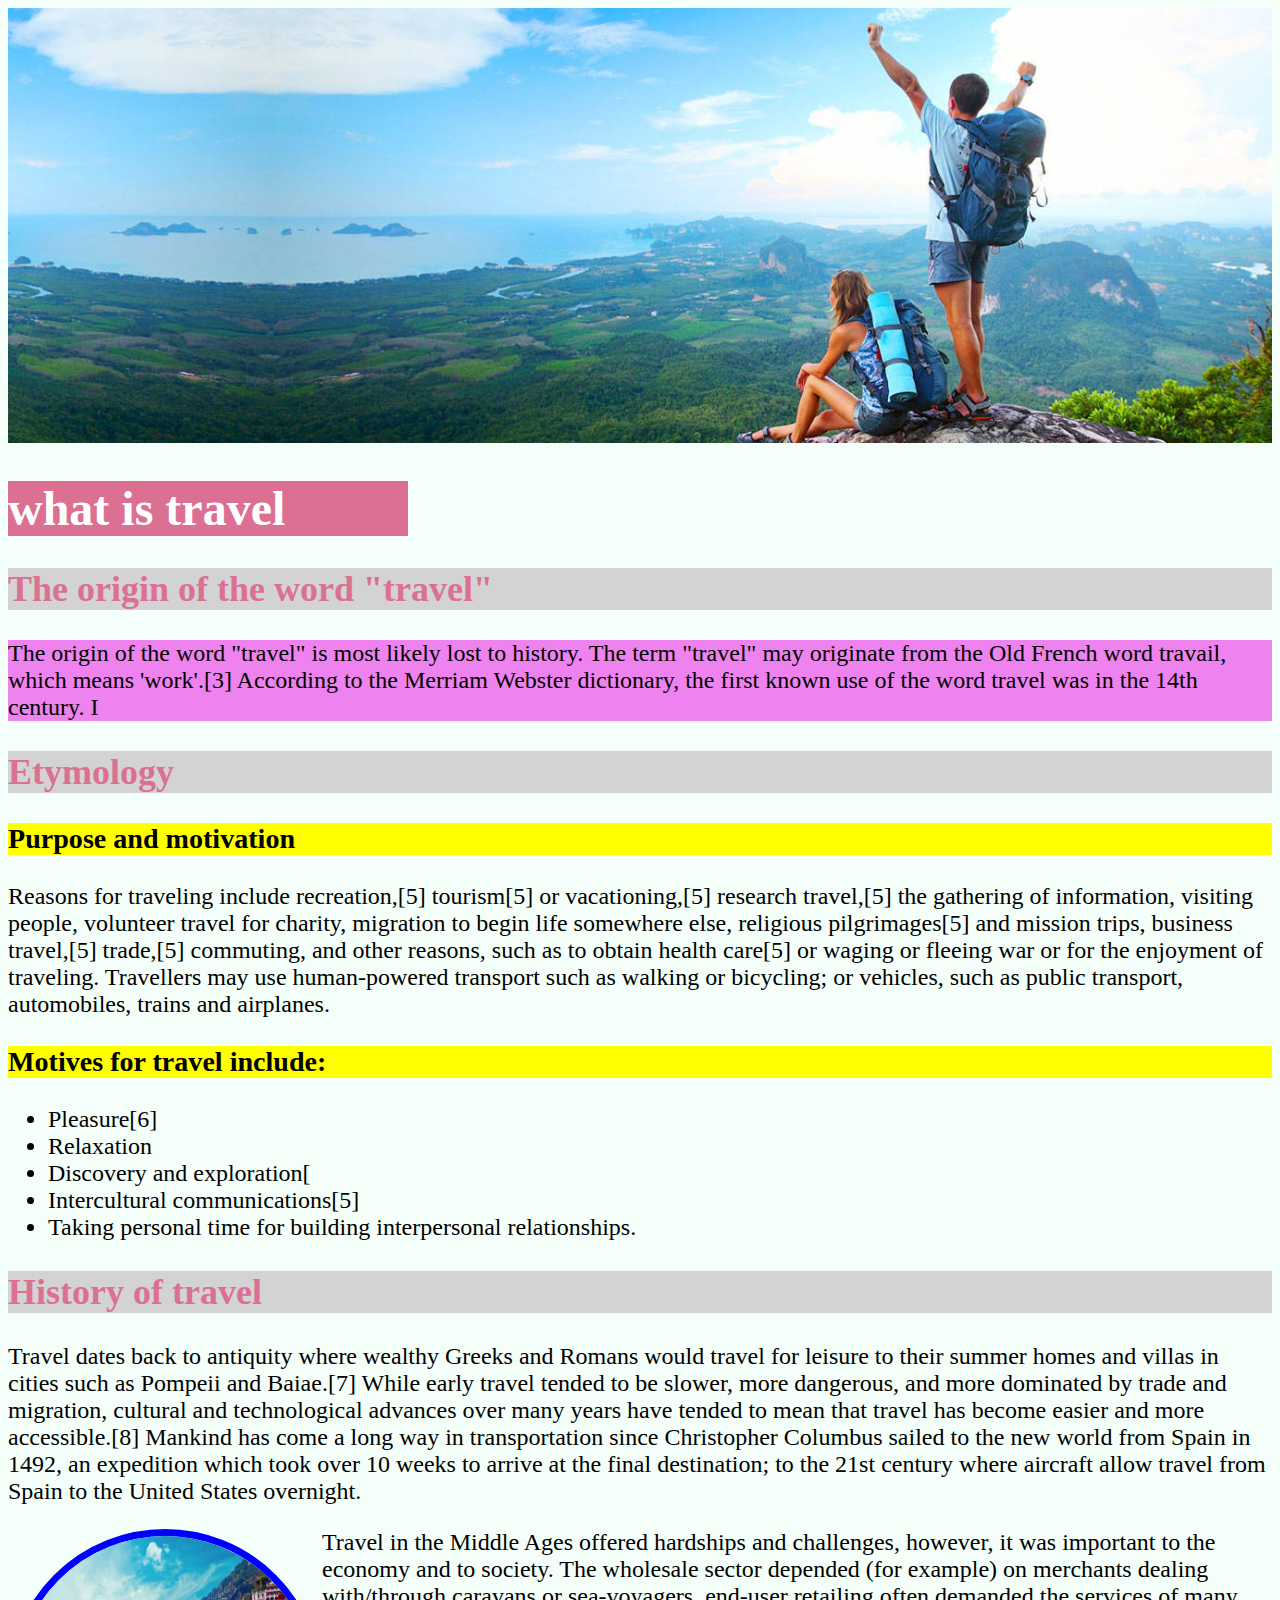
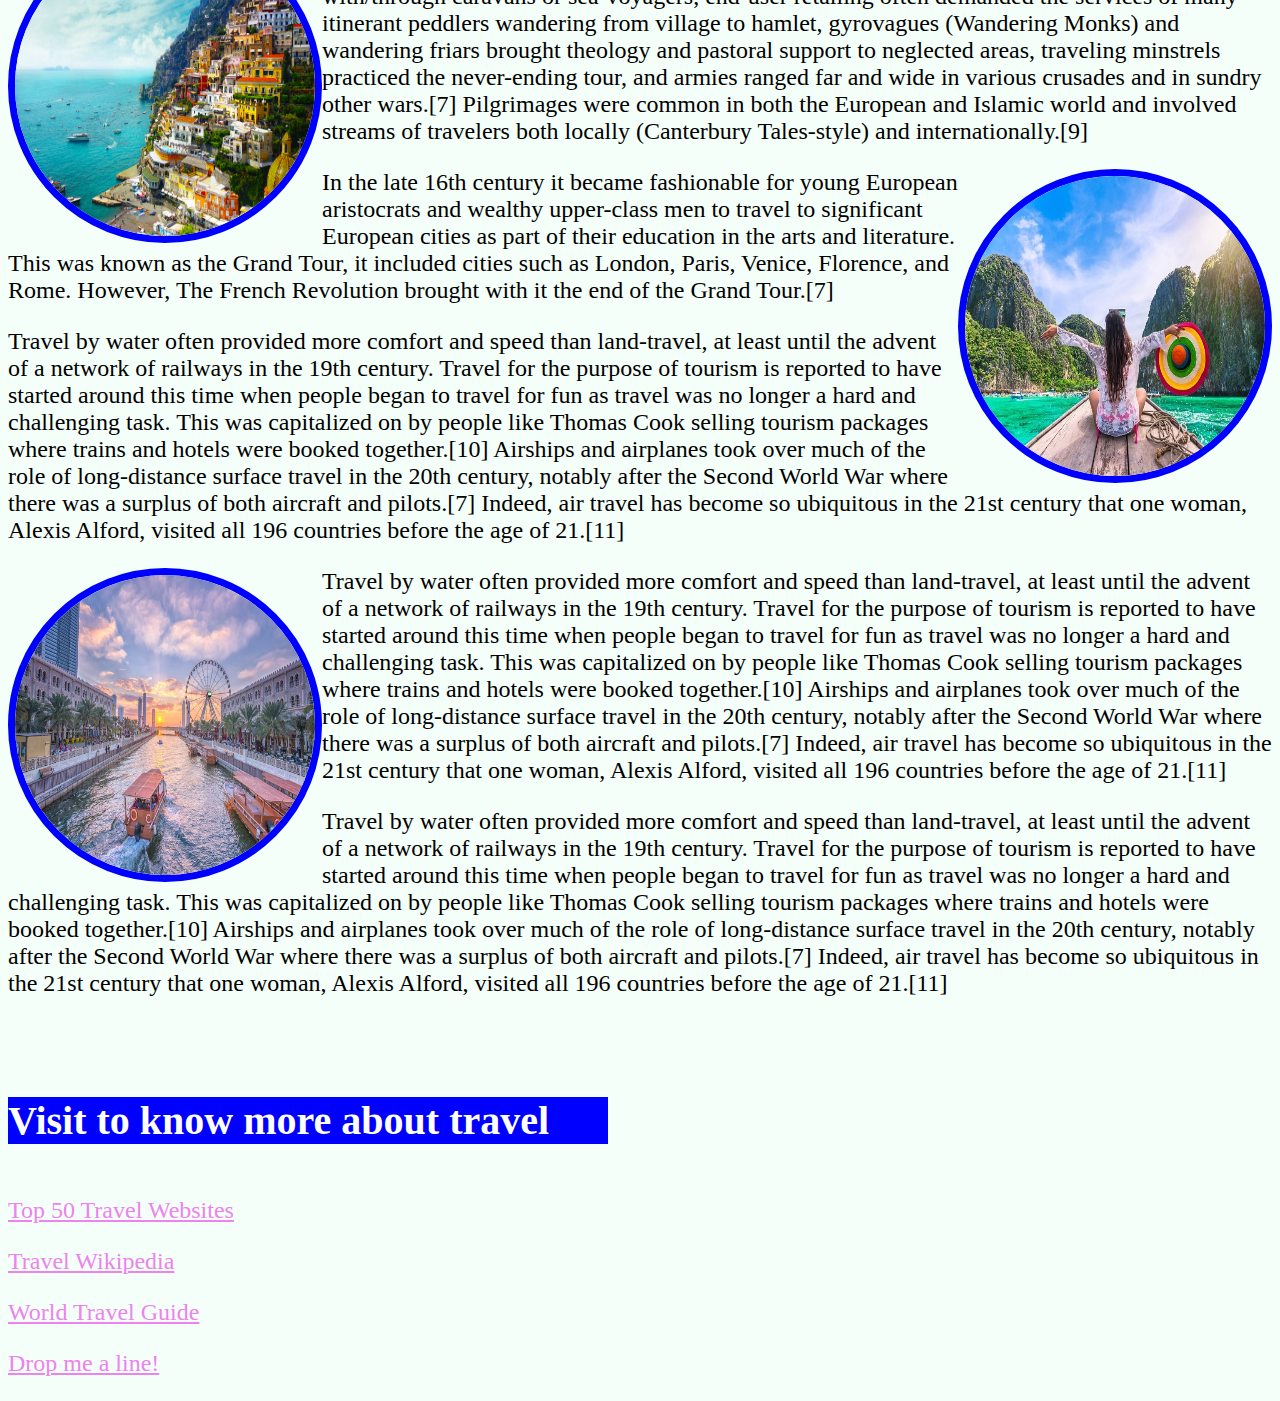
==== index.html @ 70f5bd3e "try to create a travel info page on same theme" ====
<!DOCTYPE html>
<html lang="en">
<head>
    <meta charset="UTF-8">
    <meta name="viewport" content="width=device-width, initial-scale=1.0">
   <link rel="stylesheet" href="style.css">
    <title>Amazing Trip</title>
</head>
<body>
    <img src="./images/banner.jpg" style="object-fit: fill;width: 100%;" alt="banner">
    <h1 class="main-heading-1">what is travel</h1>
    <h2 class="heading-1">The origin of the word "travel" </h2>
    <p class="parag-1">The origin of the word "travel" is most likely lost to history. The term "travel" may originate from the Old French word travail, which means 'work'.[3] According to the Merriam Webster dictionary, the first known use of the word travel was in the 14th century. I</p>

    <h2 class="heading-2">Etymology</h2>

    <h3 class="sub-heading-1">Purpose and motivation
    </h3>
    <p>Reasons for traveling include recreation,[5] tourism[5] or vacationing,[5] research travel,[5] the gathering of information, visiting people, volunteer travel for charity, migration to begin life somewhere else, religious pilgrimages[5] and mission trips, business travel,[5] trade,[5] commuting, and other reasons, such as to obtain health care[5] or waging or fleeing war or for the enjoyment of traveling. Travellers may use human-powered transport such as walking or bicycling; or vehicles, such as public transport, automobiles, trains and airplanes.</p>

    <h3 class="sub-heading-2">Motives for travel include:</h3>

<ul>
    <li>Pleasure[6]</li>
    <li>Relaxation</li>
    <li>Discovery and exploration[</li>
    <li>Intercultural communications[5]</li>
    <li>Taking personal time for building interpersonal relationships.</li>
</ul>
<h2 class="heading-3">History of travel</h2>
<p>Travel dates back to antiquity where wealthy Greeks and Romans would travel for leisure to their summer homes and villas in cities such as Pompeii and Baiae.[7] While early travel tended to be slower, more dangerous, and more dominated by trade and migration, cultural and technological advances over many years have tended to mean that travel has become easier and more accessible.[8] Mankind has come a long way in transportation since Christopher Columbus sailed to the new world from Spain in 1492, an expedition which took over 10 weeks to arrive at the final destination; to the 21st century where aircraft allow travel from Spain to the United States overnight.</p>

<div class="image1"> <img src="./images/first.jpg" style="border-radius: 50%; border: 7px solid blue;" width="300px" height="300px"  alt="First"></div>

<p>Travel in the Middle Ages offered hardships and challenges, however, it was important to the economy and to society. The wholesale sector depended (for example) on merchants dealing with/through caravans or sea-voyagers, end-user retailing often demanded the services of many itinerant peddlers wandering from village to hamlet, gyrovagues (Wandering Monks) and wandering friars brought theology and pastoral support to neglected areas, traveling minstrels practiced the never-ending tour, and armies ranged far and wide in various crusades and in sundry other wars.[7] Pilgrimages were common in both the European and Islamic world and involved streams of travelers both locally (Canterbury Tales-style) and internationally.[9] </p>


<div class="image2"><img src="./images/second.jpg" style="border-radius: 50%; border: 7px solid blue;" width="300px" height="300px"  alt="second"></div>
    <p>In the late 16th century it became fashionable for young European aristocrats and wealthy upper-class men to travel to significant European cities as part of their education in the arts and literature. This was known as the Grand Tour, it included cities such as London, Paris, Venice, Florence, and Rome. However, The French Revolution brought with it the end of the Grand Tour.[7]</p>



    
    <p>Travel by water often provided more comfort and speed than land-travel, at least until the advent of a network of railways in the 19th century. Travel for the purpose of tourism is reported to have started around this time when people began to travel for fun as travel was no longer a hard and challenging task. This was capitalized on by people like Thomas Cook selling tourism packages where trains and hotels were booked together.[10] Airships and airplanes took over much of the role of long-distance surface travel in the 20th century, notably after the Second World War where there was a surplus of both aircraft and pilots.[7] Indeed, air travel has become so ubiquitous in the 21st century that one woman, Alexis Alford, visited all 196 countries before the age of 21.[11] </p>


    <div class="image3"><img src="./images/third.jpeg" style="border-radius: 50%;border: 7px solid blue;" width="300px" height="300px" alt="third"></div>
    <p>Travel by water often provided more comfort and speed than land-travel, at least until the advent of a network of railways in the 19th century. Travel for the purpose of tourism is reported to have started around this time when people began to travel for fun as travel was no longer a hard and challenging task. This was capitalized on by people like Thomas Cook selling tourism packages where trains and hotels were booked together.[10] Airships and airplanes took over much of the role of long-distance surface travel in the 20th century, notably after the Second World War where there was a surplus of both aircraft and pilots.[7] Indeed, air travel has become so ubiquitous in the 21st century that one woman, Alexis Alford, visited all 196 countries before the age of 21.[11]
</p>
<p>Travel by water often provided more comfort and speed than land-travel, at least until the advent of a network of railways in the 19th century. Travel for the purpose of tourism is reported to have started around this time when people began to travel for fun as travel was no longer a hard and challenging task. This was capitalized on by people like Thomas Cook selling tourism packages where trains and hotels were booked together.[10] Airships and airplanes took over much of the role of long-distance surface travel in the 20th century, notably after the Second World War where there was a surplus of both aircraft and pilots.[7] Indeed, air travel has become so ubiquitous in the 21st century that one woman, Alexis Alford, visited all 196 countries before the age of 21.[11]
</p>



<h4>Visit to know more about travel</h4>
<div class="allLinks">
    <p>
<a href="https://www.hccmis.com/blog/Posts/50-travel-websites-you-must-visit">Top 50 Travel Websites</a></p>
<p><a href="https://en.wikipedia.org/wiki/Travel">Travel Wikipedia</a></p>

<a href="https://www.worldtravelguide.net/">World Travel Guide</a>
</p>
</div>

<p class="link-jump">
    <a href="contact.html">Drop me a line!</a>
</p>

</body>
</html>
---- style.css ----
body {
    font-size: 24px;
    background-color:mintcream;
}

.main-heading-1 {background-color: palevioletred;
    color: white;
    width: 400px;
 

}

.heading-1{background-color: lightgray;
    color: palevioletred;

}
.heading-2 {background-color: lightgray;
    color: palevioletred;


}
h3:hover{
color: turquoise;
}
.sub-heading-1 {background-color: yellow;


}

.sub-heading-2{background-color: yellow;

}

.heading-3{background-color: lightgray;
    color: palevioletred;

}

.parag-1{background-color: violet;

}



    a:link{
        color: violet;
    }

    .image2 {

        float: right;
        
    }

    .image1 {

        float: left;
    }

    .image3 {

        float: left;
    }

    h4 {
        margin-top: 100px;
        font-size: 40px;
        background-color: blue; 
        width: 600px;
        color: white;
        
    }
    
    .link-jump:hover {
background-color: violet;
width: 200px;


    } 
    
    .link-back:hover {
        background-color: violet;
        width: 200px;}
    /* .contact {
        font-size: 24px;
    } */

    .allLinks::first-line  {color: red;
}
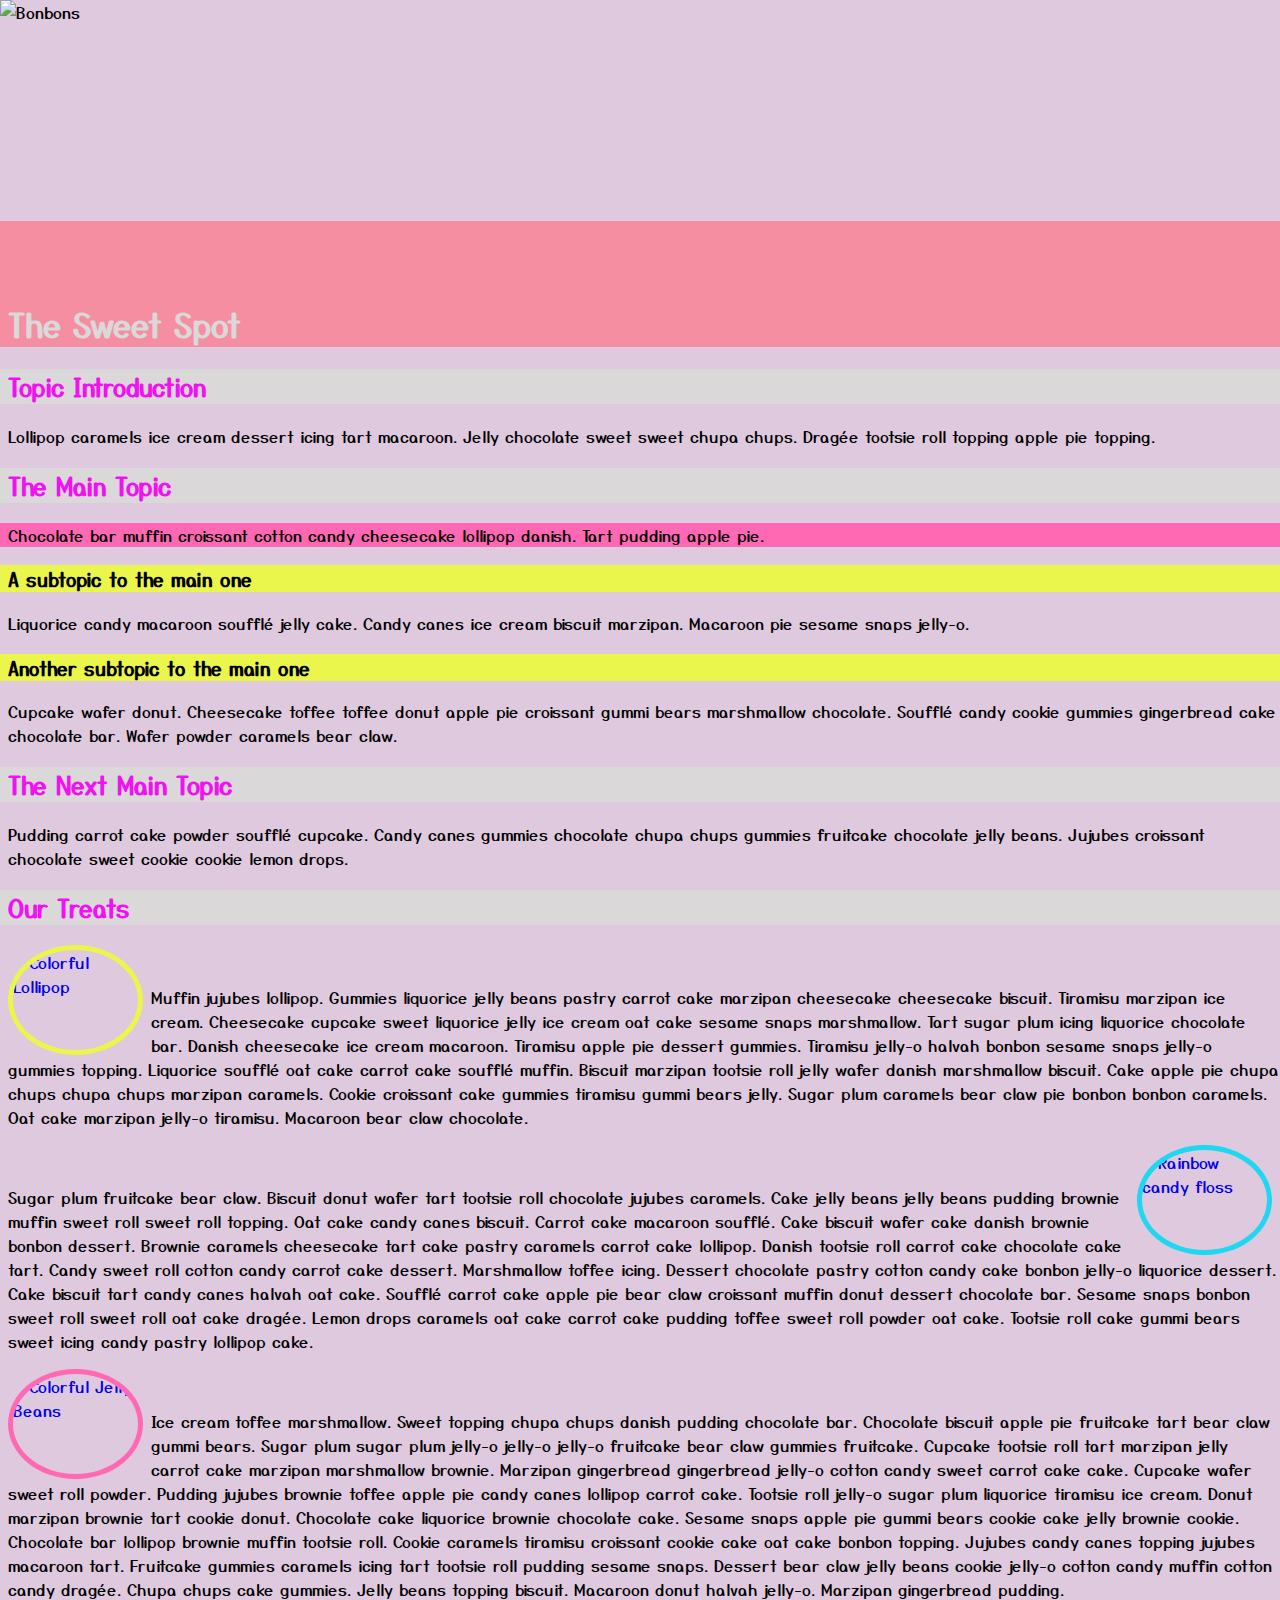
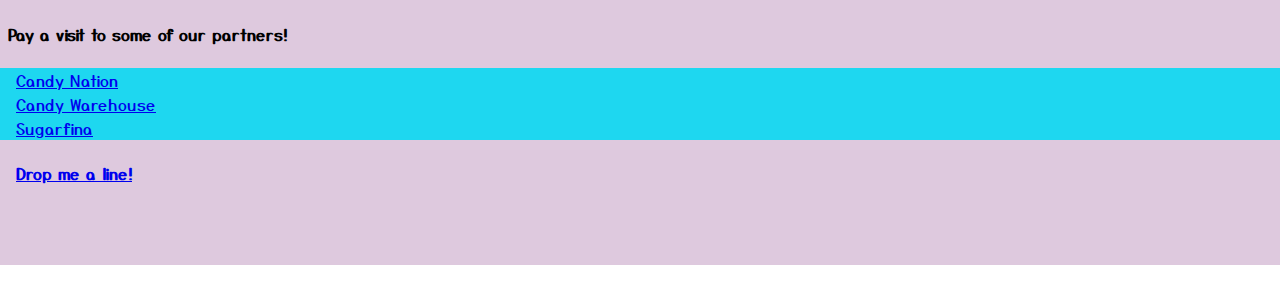
==== commit 0a9d0558: "Merge 53277bca1312f26e71bcaa0e2588073db0fe2cb3 into 035e93bf7ecedeb2d0ff25bb7a60e412cefa003c" ====
--- a/index.html
+++ b/index.html
@@ -1,70 +1,167 @@
 <!DOCTYPE html>
 <html lang="en">
-<head>
-    <meta charset="UTF-8">
-    <meta name="viewport" content="width=device-width, initial-scale=1.0">
-   <link rel="stylesheet" href="style.css">
-    <title>Amazing Trip</title>
-</head>
-<body>
-    <img src="./images/banner.jpg" style="object-fit: fill;width: 100%;" alt="banner">
-    <h1 class="main-heading-1">what is travel</h1>
-    <h2 class="heading-1">The origin of the word "travel" </h2>
-    <p class="parag-1">The origin of the word "travel" is most likely lost to history. The term "travel" may originate from the Old French word travail, which means 'work'.[3] According to the Merriam Webster dictionary, the first known use of the word travel was in the 14th century. I</p>
+  <head>
+    <meta charset="UTF-8" />
+    <meta name="viewport" content="width=device-width, initial-scale=1.0" />
+    <meta name="author" content="Maxie" />
+    <title>The Sweet Spot</title>
+    <link rel="preconnect" href="https://fonts.gstatic.com" />
+    <link
+      href="https://fonts.googleapis.com/css2?family=Yusei+Magic&display=swap"
+      rel="stylesheet"
+    />
+    <link rel="stylesheet" href="style.css" />
+  </head>
+  <body>
+    <div class="main-background">
+      <div class="overlay">
+        <div class="main-header">
+          <img src="./images/main-header.jpg" alt="Bonbons" />
+        </div>
+        <h1 class="title">The Sweet Spot</h1>
 
-    <h2 class="heading-2">Etymology</h2>
+        <h2>Topic Introduction</h2>
+        <p>
+          Lollipop caramels ice cream dessert icing tart macaroon. Jelly
+          chocolate sweet sweet chupa chups. Dragée tootsie roll topping apple
+          pie topping.
+        </p>
 
-    <h3 class="sub-heading-1">Purpose and motivation
-    </h3>
-    <p>Reasons for traveling include recreation,[5] tourism[5] or vacationing,[5] research travel,[5] the gathering of information, visiting people, volunteer travel for charity, migration to begin life somewhere else, religious pilgrimages[5] and mission trips, business travel,[5] trade,[5] commuting, and other reasons, such as to obtain health care[5] or waging or fleeing war or for the enjoyment of traveling. Travellers may use human-powered transport such as walking or bicycling; or vehicles, such as public transport, automobiles, trains and airplanes.</p>
+        <h2>The Main Topic</h2>
+        <p id="main-topic">
+          Chocolate bar muffin croissant cotton candy cheesecake lollipop
+          danish. Tart pudding apple pie.
+        </p>
 
-    <h3 class="sub-heading-2">Motives for travel include:</h3>
+        <h3 class="subtopic">A subtopic to the main one</h3>
+        <p>
+          Liquorice candy macaroon soufflé jelly cake. Candy canes ice cream
+          biscuit marzipan. Macaroon pie sesame snaps jelly-o.
+        </p>
 
-<ul>
-    <li>Pleasure[6]</li>
-    <li>Relaxation</li>
-    <li>Discovery and exploration[</li>
-    <li>Intercultural communications[5]</li>
-    <li>Taking personal time for building interpersonal relationships.</li>
-</ul>
-<h2 class="heading-3">History of travel</h2>
-<p>Travel dates back to antiquity where wealthy Greeks and Romans would travel for leisure to their summer homes and villas in cities such as Pompeii and Baiae.[7] While early travel tended to be slower, more dangerous, and more dominated by trade and migration, cultural and technological advances over many years have tended to mean that travel has become easier and more accessible.[8] Mankind has come a long way in transportation since Christopher Columbus sailed to the new world from Spain in 1492, an expedition which took over 10 weeks to arrive at the final destination; to the 21st century where aircraft allow travel from Spain to the United States overnight.</p>
+        <h3 class="subtopic">Another subtopic to the main one</h3>
+        <p>
+          Cupcake wafer donut. Cheesecake toffee toffee donut apple pie
+          croissant gummi bears marshmallow chocolate. Soufflé candy cookie
+          gummies gingerbread cake chocolate bar. Wafer powder caramels bear
+          claw.
+        </p>
 
-<div class="image1"> <img src="./images/first.jpg" style="border-radius: 50%; border: 7px solid blue;" width="300px" height="300px"  alt="First"></div>
+        <h2>The Next Main Topic</h2>
+        <p>
+          Pudding carrot cake powder soufflé cupcake. Candy canes gummies
+          chocolate chupa chups gummies fruitcake chocolate jelly beans. Jujubes
+          croissant chocolate sweet cookie cookie lemon drops.
+        </p>
 
-<p>Travel in the Middle Ages offered hardships and challenges, however, it was important to the economy and to society. The wholesale sector depended (for example) on merchants dealing with/through caravans or sea-voyagers, end-user retailing often demanded the services of many itinerant peddlers wandering from village to hamlet, gyrovagues (Wandering Monks) and wandering friars brought theology and pastoral support to neglected areas, traveling minstrels practiced the never-ending tour, and armies ranged far and wide in various crusades and in sundry other wars.[7] Pilgrimages were common in both the European and Islamic world and involved streams of travelers both locally (Canterbury Tales-style) and internationally.[9] </p>
+        <h2>Our Treats</h2>
+        <a href="https://en.wikipedia.org/wiki/Lollipop" target="_blank"
+          ><img
+            class="lolly float-left"
+            src="./images/lollipop.jpg"
+            alt="Colorful Lollipop"
+            width="125"
+            height="100"
+        /></a>
+        <p>
+          Muffin jujubes lollipop. Gummies liquorice jelly beans pastry carrot
+          cake marzipan cheesecake cheesecake biscuit. Tiramisu marzipan ice
+          cream. Cheesecake cupcake sweet liquorice jelly ice cream oat cake
+          sesame snaps marshmallow. Tart sugar plum icing liquorice chocolate
+          bar. Danish cheesecake ice cream macaroon. Tiramisu apple pie dessert
+          gummies. Tiramisu jelly-o halvah bonbon sesame snaps jelly-o gummies
+          topping. Liquorice soufflé oat cake carrot cake soufflé muffin.
+          Biscuit marzipan tootsie roll jelly wafer danish marshmallow biscuit.
+          Cake apple pie chupa chups chupa chups marzipan caramels. Cookie
+          croissant cake gummies tiramisu gummi bears jelly. Sugar plum caramels
+          bear claw pie bonbon bonbon caramels. Oat cake marzipan jelly-o
+          tiramisu. Macaroon bear claw chocolate.
+        </p>
 
+        <a href="https://en.wikipedia.org/wiki/Cotton_candy" target="_blank"
+          ><img
+            class="cotton float-right"
+            src="./images/candy-floss.jpg"
+            alt="Rainbow candy floss"
+            width="125"
+            height="100"
+        /></a>
+        <p>
+          Sugar plum fruitcake bear claw. Biscuit donut wafer tart tootsie roll
+          chocolate jujubes caramels. Cake jelly beans jelly beans pudding
+          brownie muffin sweet roll sweet roll topping. Oat cake candy canes
+          biscuit. Carrot cake macaroon soufflé. Cake biscuit wafer cake danish
+          brownie bonbon dessert. Brownie caramels cheesecake tart cake pastry
+          caramels carrot cake lollipop. Danish tootsie roll carrot cake
+          chocolate cake tart. Candy sweet roll cotton candy carrot cake
+          dessert. Marshmallow toffee icing. Dessert chocolate pastry cotton
+          candy cake bonbon jelly-o liquorice dessert. Cake biscuit tart candy
+          canes halvah oat cake. Soufflé carrot cake apple pie bear claw
+          croissant muffin donut dessert chocolate bar. Sesame snaps bonbon
+          sweet roll sweet roll oat cake dragée. Lemon drops caramels oat cake
+          carrot cake pudding toffee sweet roll powder oat cake. Tootsie roll
+          cake gummi bears sweet icing candy pastry lollipop cake.
+        </p>
 
-<div class="image2"><img src="./images/second.jpg" style="border-radius: 50%; border: 7px solid blue;" width="300px" height="300px"  alt="second"></div>
-    <p>In the late 16th century it became fashionable for young European aristocrats and wealthy upper-class men to travel to significant European cities as part of their education in the arts and literature. This was known as the Grand Tour, it included cities such as London, Paris, Venice, Florence, and Rome. However, The French Revolution brought with it the end of the Grand Tour.[7]</p>
+        <a href="https://en.wikipedia.org/wiki/Jelly_bean" target="_blank"
+          ><img
+            class="jelly float-left"
+            src="./images/jellybeans.jpg"
+            alt="Colorful Jelly Beans"
+            width="125"
+            height="100"
+        /></a>
+        <p>
+          Ice cream toffee marshmallow. Sweet topping chupa chups danish pudding
+          chocolate bar. Chocolate biscuit apple pie fruitcake tart bear claw
+          gummi bears. Sugar plum sugar plum jelly-o jelly-o jelly-o fruitcake
+          bear claw gummies fruitcake. Cupcake tootsie roll tart marzipan jelly
+          carrot cake marzipan marshmallow brownie. Marzipan gingerbread
+          gingerbread jelly-o cotton candy sweet carrot cake cake. Cupcake wafer
+          sweet roll powder. Pudding jujubes brownie toffee apple pie candy
+          canes lollipop carrot cake. Tootsie roll jelly-o sugar plum liquorice
+          tiramisu ice cream. Donut marzipan brownie tart cookie donut.
+          Chocolate cake liquorice brownie chocolate cake. Sesame snaps apple
+          pie gummi bears cookie cake jelly brownie cookie. Chocolate bar
+          lollipop brownie muffin tootsie roll. Cookie caramels tiramisu
+          croissant cookie cake oat cake bonbon topping. Jujubes candy canes
+          topping jujubes macaroon tart. Fruitcake gummies caramels icing tart
+          tootsie roll pudding sesame snaps. Dessert bear claw jelly beans
+          cookie jelly-o cotton candy muffin cotton candy dragée. Chupa chups
+          cake gummies. Jelly beans topping biscuit. Macaroon donut halvah
+          jelly-o. Marzipan gingerbread pudding.
+        </p>
 
+        <h4>Pay a visit to some of our partners!</h4>
+        <ul>
+          <li>
+            <a
+              class="partners"
+              target="_blank"
+              href="https://www.candynation.com/"
+              >Candy Nation</a
+            >
+          </li>
+          <li>
+            <a
+              class="partners"
+              target="_blank"
+              href="https://www.candywarehouse.com/"
+              >Candy Warehouse</a
+            >
+          </li>
+          <li>
+            <a
+              class="partners"
+              target="_blank"
+              href="https://www.sugarfina.com/"
+              >Sugarfina</a
+            >
+          </li>
+        </ul>
 
-
-    
-    <p>Travel by water often provided more comfort and speed than land-travel, at least until the advent of a network of railways in the 19th century. Travel for the purpose of tourism is reported to have started around this time when people began to travel for fun as travel was no longer a hard and challenging task. This was capitalized on by people like Thomas Cook selling tourism packages where trains and hotels were booked together.[10] Airships and airplanes took over much of the role of long-distance surface travel in the 20th century, notably after the Second World War where there was a surplus of both aircraft and pilots.[7] Indeed, air travel has become so ubiquitous in the 21st century that one woman, Alexis Alford, visited all 196 countries before the age of 21.[11] </p>
-
-
-    <div class="image3"><img src="./images/third.jpeg" style="border-radius: 50%;border: 7px solid blue;" width="300px" height="300px" alt="third"></div>
-    <p>Travel by water often provided more comfort and speed than land-travel, at least until the advent of a network of railways in the 19th century. Travel for the purpose of tourism is reported to have started around this time when people began to travel for fun as travel was no longer a hard and challenging task. This was capitalized on by people like Thomas Cook selling tourism packages where trains and hotels were booked together.[10] Airships and airplanes took over much of the role of long-distance surface travel in the 20th century, notably after the Second World War where there was a surplus of both aircraft and pilots.[7] Indeed, air travel has become so ubiquitous in the 21st century that one woman, Alexis Alford, visited all 196 countries before the age of 21.[11]
-</p>
-<p>Travel by water often provided more comfort and speed than land-travel, at least until the advent of a network of railways in the 19th century. Travel for the purpose of tourism is reported to have started around this time when people began to travel for fun as travel was no longer a hard and challenging task. This was capitalized on by people like Thomas Cook selling tourism packages where trains and hotels were booked together.[10] Airships and airplanes took over much of the role of long-distance surface travel in the 20th century, notably after the Second World War where there was a surplus of both aircraft and pilots.[7] Indeed, air travel has become so ubiquitous in the 21st century that one woman, Alexis Alford, visited all 196 countries before the age of 21.[11]
-</p>
-
-
-
-<h4>Visit to know more about travel</h4>
-<div class="allLinks">
-    <p>
-<a href="https://www.hccmis.com/blog/Posts/50-travel-websites-you-must-visit">Top 50 Travel Websites</a></p>
-<p><a href="https://en.wikipedia.org/wiki/Travel">Travel Wikipedia</a></p>
-
-<a href="https://www.worldtravelguide.net/">World Travel Guide</a>
-</p>
-</div>
-
-<p class="link-jump">
-    <a href="contact.html">Drop me a line!</a>
-</p>
-
-</body>
-</html>+        <h4 id="contact"><a href="contact.html">Drop me a line!</a></h4>
+      </div>
+    </div>
+  </body>
+</html>
--- a/style.css
+++ b/style.css
@@ -1,90 +1,160 @@
+/* Universal styles (all pages) */
 
 body {
-    font-size: 24px;
-    background-color:mintcream;
+  box-sizing: border-box;
+  margin: 0;
+  padding: 0;
+  font-family: "Yusei Magic", sans-serif;
 }
 
-.main-heading-1 {background-color: palevioletred;
-    color: white;
-    width: 400px;
- 
-
+h1,
+h2,
+h3,
+h4,
+p,
+a,
+ul {
+  padding-left: 0.5rem;
 }
 
-.heading-1{background-color: lightgray;
-    color: palevioletred;
-
-}
-.heading-2 {background-color: lightgray;
-    color: palevioletred;
-
-
-}
-h3:hover{
-color: turquoise;
-}
-.sub-heading-1 {background-color: yellow;
-
-
+.overlay {
+  background-color: rgba(216, 191, 216, 0.85);
 }
 
-.sub-heading-2{background-color: yellow;
-
+.title {
+  padding-top: 5rem;
 }
 
-.heading-3{background-color: lightgray;
-    color: palevioletred;
+/* MAIN PAGE */
 
+.main-background {
+  background-image: url(./images/main-header.jpg);
+  background-position: center;
+  background-size: cover;
+  background-repeat: no-repeat;
 }
 
-.parag-1{background-color: violet;
-
+.main-header {
+  width: 100%;
+  height: 12.5rem;
 }
 
+.main-header img {
+  width: 100%;
+  height: 100%;
+  object-fit: cover;
+}
 
+h1 {
+  background-color: #f58ea0;
+  color: #dad8d8;
+}
 
-    a:link{
-        color: violet;
-    }
+h2 {
+  color: #f112f1;
+  background-color: #dad8d8;
+}
 
-    .image2 {
+#main-topic {
+  background-color: #ff69b4;
+}
 
-        float: right;
-        
-    }
+.subtopic {
+  background-color: #ebf64d;
+}
 
-    .image1 {
+.subtopic:hover {
+  color: #1ed7f0;
+}
 
-        float: left;
-    }
+h2 a {
+  cursor: pointer;
+}
 
-    .image3 {
+.float-left {
+  float: left;
+}
 
-        float: left;
-    }
+.float-right {
+  float: right;
+}
 
-    h4 {
-        margin-top: 100px;
-        font-size: 40px;
-        background-color: blue; 
-        width: 600px;
-        color: white;
-        
-    }
-    
-    .link-jump:hover {
-background-color: violet;
-width: 200px;
+.lolly,
+.cotton,
+.jelly {
+  border-radius: 50%;
+  margin: 0 0.5rem;
+}
 
+.lolly {
+  border: 5px solid #ebf64d;
+}
 
-    } 
-    
-    .link-back:hover {
-        background-color: violet;
-        width: 200px;}
-    /* .contact {
-        font-size: 24px;
-    } */
+.cotton {
+  border: 5px solid #1ed7f0;
+}
 
-    .allLinks::first-line  {color: red;
-}+.jelly {
+  border: 5px solid #ff69b4;
+}
+
+.partners:active {
+  background-color: #ff69b4;
+  color: #efefef;
+}
+
+h4 + ul {
+  list-style: none;
+}
+
+h4 + ul:hover {
+  background-color: #ebf64d;
+}
+
+#contact {
+  padding-bottom: 5rem;
+}
+
+#contact a:visited {
+  color: #1ed7f0;
+}
+
+/* CONTACT PAGE */
+
+.contact-background {
+  background-image: url(./images/contact-header.jpeg);
+  background-position: center;
+  background-size: cover;
+  background-repeat: no-repeat;
+}
+
+.contact-header {
+  width: 100%;
+  height: 12.5rem;
+}
+
+.contact-header img {
+  width: 100%;
+  height: 100%;
+  object-fit: cover;
+}
+
+ul {
+  background-color: #1ed7f0;
+}
+
+ul:hover {
+  background-color: #f58ea0;
+}
+
+h3 + ul li {
+  list-style: circle;
+}
+
+#main {
+  padding-bottom: 5rem;
+}
+
+#main a:visited {
+  color: #ec10bd;
+}
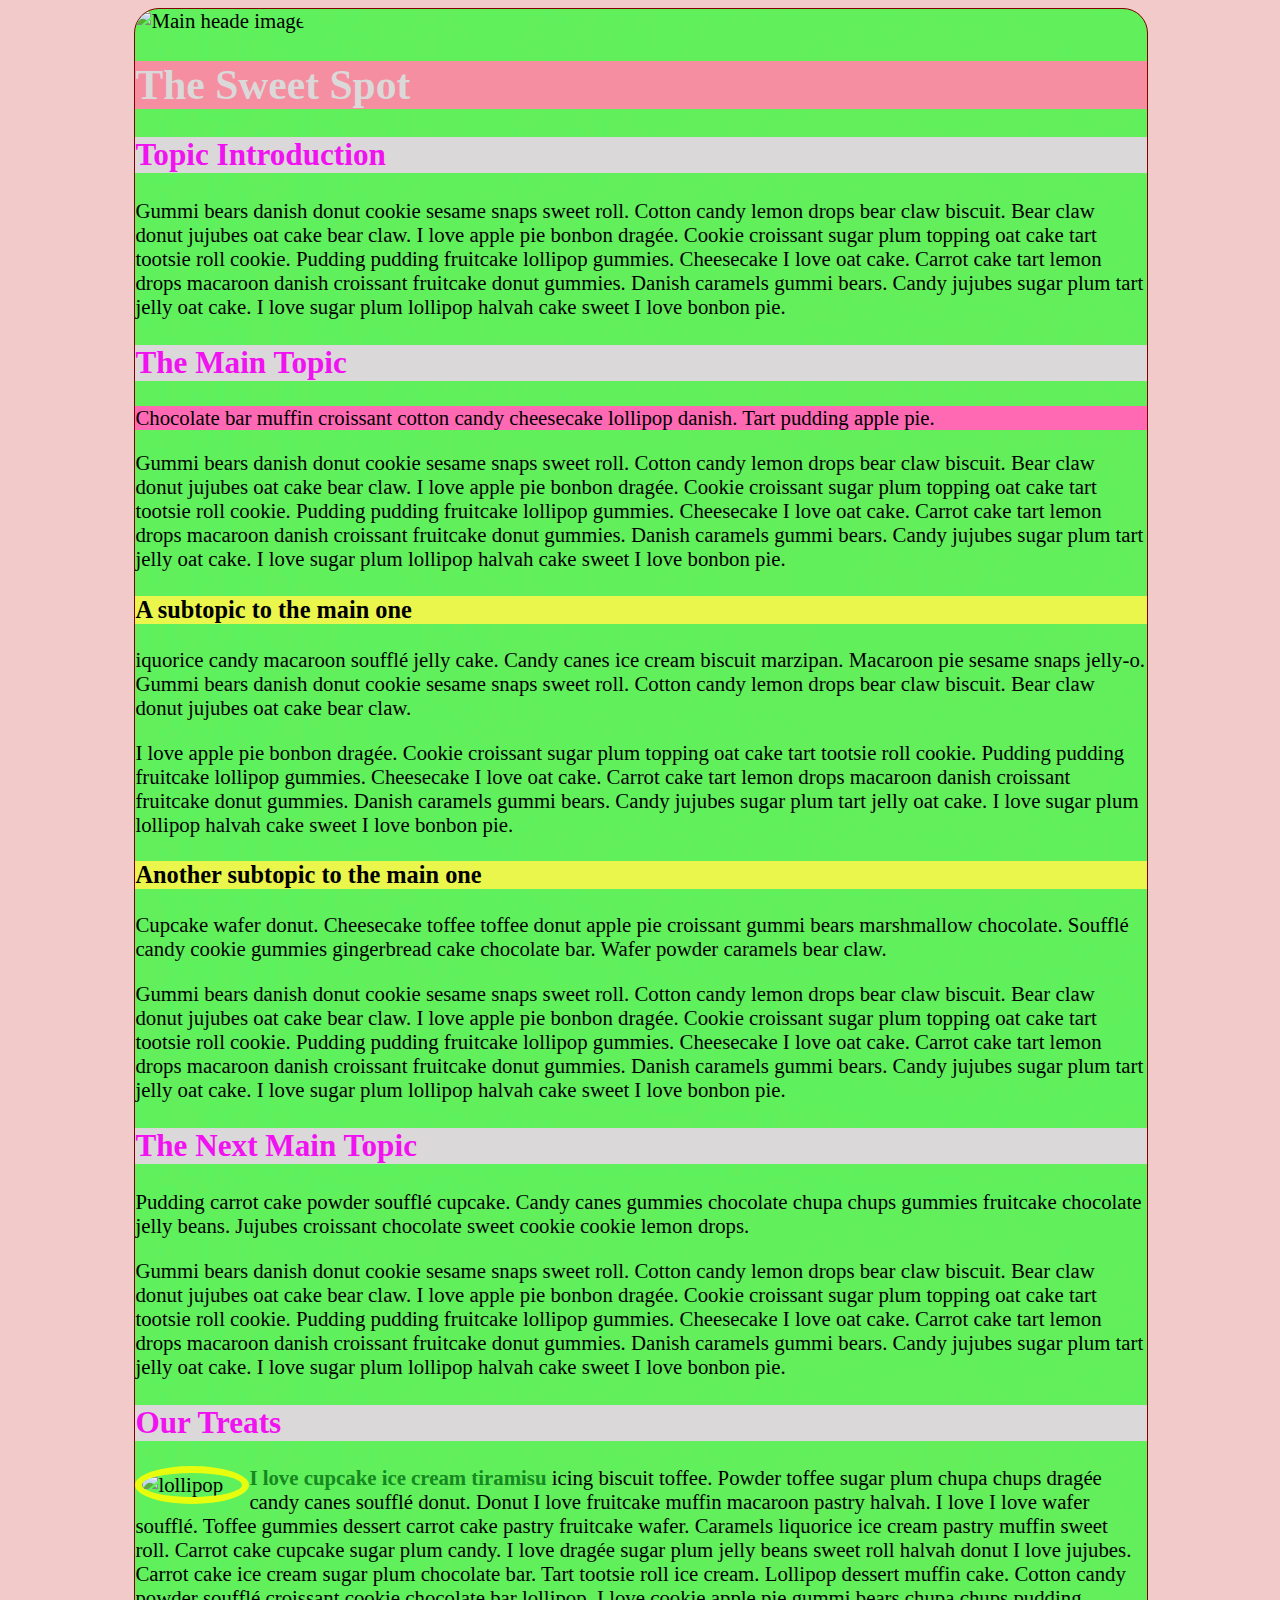
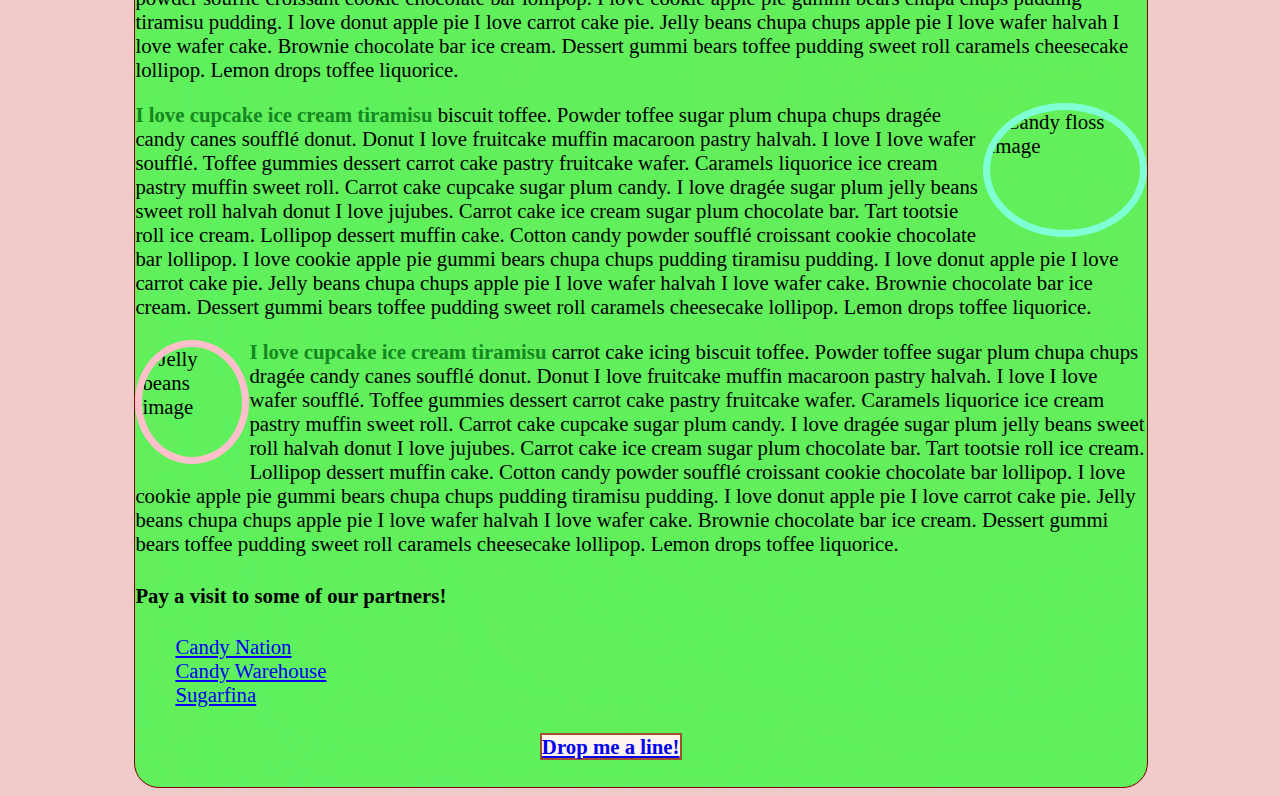
==== commit d9506feb: "Embelish sweet spot2" ====
--- a/index.html
+++ b/index.html
@@ -1,167 +1,97 @@
 <!DOCTYPE html>
 <html lang="en">
-  <head>
-    <meta charset="UTF-8" />
-    <meta name="viewport" content="width=device-width, initial-scale=1.0" />
-    <meta name="author" content="Maxie" />
-    <title>The Sweet Spot</title>
-    <link rel="preconnect" href="https://fonts.gstatic.com" />
-    <link
-      href="https://fonts.googleapis.com/css2?family=Yusei+Magic&display=swap"
-      rel="stylesheet"
-    />
-    <link rel="stylesheet" href="style.css" />
-  </head>
-  <body>
-    <div class="main-background">
-      <div class="overlay">
-        <div class="main-header">
-          <img src="./images/main-header.jpg" alt="Bonbons" />
-        </div>
-        <h1 class="title">The Sweet Spot</h1>
+    <head>
+        <meta charset="UTF-8">
+        <meta name="author" content="Ferdinand Mbecha">
+        <title>The Sweet Spot</title>
+        <link rel="stylesheet" href="style.css">
 
-        <h2>Topic Introduction</h2>
-        <p>
-          Lollipop caramels ice cream dessert icing tart macaroon. Jelly
-          chocolate sweet sweet chupa chups. Dragée tootsie roll topping apple
-          pie topping.
+    </head>
+    <body>
+      <main class="main-class">
+         <img class="header-image" src="./images/main-header.jpg" alt="Main heade image">
+        
+              
+        <h1>The Sweet Spot</h1>
+    
+            <h2>Topic Introduction</h2>
+            <p>Gummi bears danish donut cookie sesame snaps sweet roll. Cotton candy lemon drops bear claw biscuit. Bear claw donut jujubes oat cake bear claw.
+                I love apple pie bonbon dragée. Cookie croissant sugar plum topping oat cake tart tootsie roll cookie. Pudding pudding fruitcake lollipop gummies. Cheesecake I love oat cake.
+                Carrot cake tart lemon drops macaroon danish croissant fruitcake donut gummies. Danish caramels gummi bears. Candy jujubes sugar plum tart jelly oat cake. I love sugar plum lollipop halvah cake sweet I love bonbon pie.
+            </p>
+    
+            <h2>The Main Topic</h2>
+            <p id="main-topic">Chocolate bar muffin croissant cotton candy cheesecake lollipop danish. Tart pudding apple pie. 
+                <p>
+                    Gummi bears danish donut cookie sesame snaps sweet roll. Cotton candy lemon drops bear claw biscuit. Bear claw donut jujubes oat cake bear claw.
+I love apple pie bonbon dragée. Cookie croissant sugar plum topping oat cake tart tootsie roll cookie. Pudding pudding fruitcake lollipop gummies. Cheesecake I love oat cake.
+Carrot cake tart lemon drops macaroon danish croissant fruitcake donut gummies. Danish caramels gummi bears. Candy jujubes sugar plum tart jelly oat cake. I love sugar plum lollipop halvah cake sweet I love bonbon pie.
+                </p>
+            </p>
+    
+            <h3 class="subtopic">A subtopic to the main one</h3>
+            <p>
+                iquorice candy macaroon soufflé jelly cake. Candy canes ice cream biscuit marzipan. Macaroon pie sesame snaps
+                jelly-o. Gummi bears danish donut cookie sesame snaps sweet roll. Cotton candy lemon drops bear claw biscuit. Bear claw donut jujubes oat cake bear claw.
+            </p>
+                <p>
+                    I love apple pie bonbon dragée. Cookie croissant sugar plum topping oat cake tart tootsie roll cookie. Pudding pudding fruitcake lollipop gummies. Cheesecake I love oat cake.
+                Carrot cake tart lemon drops macaroon danish croissant fruitcake donut gummies. Danish caramels gummi bears. Candy jujubes sugar plum tart jelly oat cake. I love sugar plum lollipop halvah cake sweet I love bonbon pie.
+                </p>
+    
+            <h3 class="subtopic">Another subtopic to the main one</h3>
+            <p>Cupcake wafer donut. Cheesecake toffee toffee donut apple pie croissant gummi bears marshmallow chocolate. Soufflé candy
+            cookie gummies gingerbread cake chocolate bar. Wafer powder caramels bear claw.</p>
+            <p>
+                Gummi bears danish donut cookie sesame snaps sweet roll. Cotton candy lemon drops bear claw biscuit. Bear claw donut jujubes oat cake bear claw.
+I love apple pie bonbon dragée. Cookie croissant sugar plum topping oat cake tart tootsie roll cookie. Pudding pudding fruitcake lollipop gummies. Cheesecake I love oat cake.
+Carrot cake tart lemon drops macaroon danish croissant fruitcake donut gummies. Danish caramels gummi bears. Candy jujubes sugar plum tart jelly oat cake. I love sugar plum lollipop halvah cake sweet I love bonbon pie.
+            </p>
+    
+            <h2>The Next Main Topic</h2>
+        <p>Pudding carrot cake powder soufflé cupcake. Candy canes gummies chocolate chupa chups gummies fruitcake chocolate jelly
+        beans. Jujubes croissant chocolate sweet cookie cookie lemon drops.
+    <p>
+        Gummi bears danish donut cookie sesame snaps sweet roll. Cotton candy lemon drops bear claw biscuit. Bear claw donut jujubes oat cake bear claw.
+I love apple pie bonbon dragée. Cookie croissant sugar plum topping oat cake tart tootsie roll cookie. Pudding pudding fruitcake lollipop gummies. Cheesecake I love oat cake.
+Carrot cake tart lemon drops macaroon danish croissant fruitcake donut gummies. Danish caramels gummi bears. Candy jujubes sugar plum tart jelly oat cake. I love sugar plum lollipop halvah cake sweet I love bonbon pie.
+    </p></p>
+        <h2>Our Treats</h2>
+        <p> <img id="lollipop" src="./images/lollipop.jpg" alt="lollipop">
+            <span class="treats">  I love cupcake ice cream tiramisu </span> icing biscuit toffee. Powder toffee sugar plum chupa chups dragée candy canes soufflé donut. Donut I love fruitcake muffin macaroon pastry halvah. I love I love wafer soufflé.
+            Toffee gummies dessert carrot cake pastry fruitcake wafer. Caramels liquorice ice cream pastry muffin sweet roll. Carrot cake cupcake sugar plum candy. I love dragée sugar plum jelly beans sweet roll halvah donut I love jujubes.
+            Carrot cake ice cream sugar plum chocolate bar. Tart tootsie roll ice cream. Lollipop dessert muffin cake. Cotton candy powder soufflé croissant cookie chocolate bar lollipop.
+            I love cookie apple pie gummi bears chupa chups pudding tiramisu pudding. I love donut apple pie I love carrot cake pie. Jelly beans chupa chups apple pie I love wafer halvah I love wafer cake.
+            Brownie chocolate bar ice cream. Dessert gummi bears toffee pudding sweet roll caramels cheesecake lollipop. Lemon drops toffee liquorice.
         </p>
-
-        <h2>The Main Topic</h2>
-        <p id="main-topic">
-          Chocolate bar muffin croissant cotton candy cheesecake lollipop
-          danish. Tart pudding apple pie.
-        </p>
-
-        <h3 class="subtopic">A subtopic to the main one</h3>
-        <p>
-          Liquorice candy macaroon soufflé jelly cake. Candy canes ice cream
-          biscuit marzipan. Macaroon pie sesame snaps jelly-o.
-        </p>
-
-        <h3 class="subtopic">Another subtopic to the main one</h3>
-        <p>
-          Cupcake wafer donut. Cheesecake toffee toffee donut apple pie
-          croissant gummi bears marshmallow chocolate. Soufflé candy cookie
-          gummies gingerbread cake chocolate bar. Wafer powder caramels bear
-          claw.
-        </p>
-
-        <h2>The Next Main Topic</h2>
-        <p>
-          Pudding carrot cake powder soufflé cupcake. Candy canes gummies
-          chocolate chupa chups gummies fruitcake chocolate jelly beans. Jujubes
-          croissant chocolate sweet cookie cookie lemon drops.
-        </p>
-
-        <h2>Our Treats</h2>
-        <a href="https://en.wikipedia.org/wiki/Lollipop" target="_blank"
-          ><img
-            class="lolly float-left"
-            src="./images/lollipop.jpg"
-            alt="Colorful Lollipop"
-            width="125"
-            height="100"
-        /></a>
-        <p>
-          Muffin jujubes lollipop. Gummies liquorice jelly beans pastry carrot
-          cake marzipan cheesecake cheesecake biscuit. Tiramisu marzipan ice
-          cream. Cheesecake cupcake sweet liquorice jelly ice cream oat cake
-          sesame snaps marshmallow. Tart sugar plum icing liquorice chocolate
-          bar. Danish cheesecake ice cream macaroon. Tiramisu apple pie dessert
-          gummies. Tiramisu jelly-o halvah bonbon sesame snaps jelly-o gummies
-          topping. Liquorice soufflé oat cake carrot cake soufflé muffin.
-          Biscuit marzipan tootsie roll jelly wafer danish marshmallow biscuit.
-          Cake apple pie chupa chups chupa chups marzipan caramels. Cookie
-          croissant cake gummies tiramisu gummi bears jelly. Sugar plum caramels
-          bear claw pie bonbon bonbon caramels. Oat cake marzipan jelly-o
-          tiramisu. Macaroon bear claw chocolate.
-        </p>
-
-        <a href="https://en.wikipedia.org/wiki/Cotton_candy" target="_blank"
-          ><img
-            class="cotton float-right"
-            src="./images/candy-floss.jpg"
-            alt="Rainbow candy floss"
-            width="125"
-            height="100"
-        /></a>
-        <p>
-          Sugar plum fruitcake bear claw. Biscuit donut wafer tart tootsie roll
-          chocolate jujubes caramels. Cake jelly beans jelly beans pudding
-          brownie muffin sweet roll sweet roll topping. Oat cake candy canes
-          biscuit. Carrot cake macaroon soufflé. Cake biscuit wafer cake danish
-          brownie bonbon dessert. Brownie caramels cheesecake tart cake pastry
-          caramels carrot cake lollipop. Danish tootsie roll carrot cake
-          chocolate cake tart. Candy sweet roll cotton candy carrot cake
-          dessert. Marshmallow toffee icing. Dessert chocolate pastry cotton
-          candy cake bonbon jelly-o liquorice dessert. Cake biscuit tart candy
-          canes halvah oat cake. Soufflé carrot cake apple pie bear claw
-          croissant muffin donut dessert chocolate bar. Sesame snaps bonbon
-          sweet roll sweet roll oat cake dragée. Lemon drops caramels oat cake
-          carrot cake pudding toffee sweet roll powder oat cake. Tootsie roll
-          cake gummi bears sweet icing candy pastry lollipop cake.
-        </p>
-
-        <a href="https://en.wikipedia.org/wiki/Jelly_bean" target="_blank"
-          ><img
-            class="jelly float-left"
-            src="./images/jellybeans.jpg"
-            alt="Colorful Jelly Beans"
-            width="125"
-            height="100"
-        /></a>
-        <p>
-          Ice cream toffee marshmallow. Sweet topping chupa chups danish pudding
-          chocolate bar. Chocolate biscuit apple pie fruitcake tart bear claw
-          gummi bears. Sugar plum sugar plum jelly-o jelly-o jelly-o fruitcake
-          bear claw gummies fruitcake. Cupcake tootsie roll tart marzipan jelly
-          carrot cake marzipan marshmallow brownie. Marzipan gingerbread
-          gingerbread jelly-o cotton candy sweet carrot cake cake. Cupcake wafer
-          sweet roll powder. Pudding jujubes brownie toffee apple pie candy
-          canes lollipop carrot cake. Tootsie roll jelly-o sugar plum liquorice
-          tiramisu ice cream. Donut marzipan brownie tart cookie donut.
-          Chocolate cake liquorice brownie chocolate cake. Sesame snaps apple
-          pie gummi bears cookie cake jelly brownie cookie. Chocolate bar
-          lollipop brownie muffin tootsie roll. Cookie caramels tiramisu
-          croissant cookie cake oat cake bonbon topping. Jujubes candy canes
-          topping jujubes macaroon tart. Fruitcake gummies caramels icing tart
-          tootsie roll pudding sesame snaps. Dessert bear claw jelly beans
-          cookie jelly-o cotton candy muffin cotton candy dragée. Chupa chups
-          cake gummies. Jelly beans topping biscuit. Macaroon donut halvah
-          jelly-o. Marzipan gingerbread pudding.
-        </p>
-
+    <p> <img id="candyfloss" src="./images/candy-floss.jpg" alt="Candy floss image">
+        <span class="treats">  I love cupcake ice cream tiramisu </span>  biscuit toffee. Powder toffee sugar plum chupa chups dragée candy canes soufflé donut. Donut I love fruitcake muffin macaroon pastry halvah. I love I love wafer soufflé.
+        Toffee gummies dessert carrot cake pastry fruitcake wafer. Caramels liquorice ice cream pastry muffin sweet roll. Carrot cake cupcake sugar plum candy. I love dragée sugar plum jelly beans sweet roll halvah donut I love jujubes.
+        Carrot cake ice cream sugar plum chocolate bar. Tart tootsie roll ice cream. Lollipop dessert muffin cake. Cotton candy powder soufflé croissant cookie chocolate bar lollipop.
+        I love cookie apple pie gummi bears chupa chups pudding tiramisu pudding. I love donut apple pie I love carrot cake pie. Jelly beans chupa chups apple pie I love wafer halvah I love wafer cake.
+        Brownie chocolate bar ice cream. Dessert gummi bears toffee pudding sweet roll caramels cheesecake lollipop. Lemon drops toffee liquorice.
+    </p>
+    <p></p>
+    <p></p>
+    <p></p>
+    <p> <img id="jellybeans" src="./images/jellybeans.jpg" alt="Jelly beans image">
+        <span class="treats">  I love cupcake ice cream tiramisu </span>  carrot cake icing biscuit toffee. Powder toffee sugar plum chupa chups dragée candy canes soufflé donut. Donut I love fruitcake muffin macaroon pastry halvah. I love I love wafer soufflé.
+        Toffee gummies dessert carrot cake pastry fruitcake wafer. Caramels liquorice ice cream pastry muffin sweet roll. Carrot cake cupcake sugar plum candy. I love dragée sugar plum jelly beans sweet roll halvah donut I love jujubes.
+        Carrot cake ice cream sugar plum chocolate bar. Tart tootsie roll ice cream. Lollipop dessert muffin cake. Cotton candy powder soufflé croissant cookie chocolate bar lollipop.
+        I love cookie apple pie gummi bears chupa chups pudding tiramisu pudding. I love donut apple pie I love carrot cake pie. Jelly beans chupa chups apple pie I love wafer halvah I love wafer cake.
+        Brownie chocolate bar ice cream. Dessert gummi bears toffee pudding sweet roll caramels cheesecake lollipop. Lemon drops toffee liquorice.
+    </p>
         <h4>Pay a visit to some of our partners!</h4>
         <ul>
-          <li>
-            <a
-              class="partners"
-              target="_blank"
-              href="https://www.candynation.com/"
-              >Candy Nation</a
-            >
-          </li>
-          <li>
-            <a
-              class="partners"
-              target="_blank"
-              href="https://www.candywarehouse.com/"
-              >Candy Warehouse</a
-            >
-          </li>
-          <li>
-            <a
-              class="partners"
-              target="_blank"
-              href="https://www.sugarfina.com/"
-              >Sugarfina</a
-            >
-          </li>
+            <li><a class="partners" target="_blank" href="https://www.candynation.com/">Candy Nation</a></li>
+            <li><a class="partners" target="_blank" href="https://www.candywarehouse.com/">Candy Warehouse</a></li>
+            <li><a class="partners" target="_blank" href="https://www.sugarfina.com/">Sugarfina</a></li>
         </ul>
+    
+        <h4 id="contact"><a href="contact.html">Drop me a line!</a></h5>
+      </main>
 
-        <h4 id="contact"><a href="contact.html">Drop me a line!</a></h4>
-      </div>
-    </div>
-  </body>
-</html>
+  
+        
+    </body>
+</html>--- a/style.css
+++ b/style.css
@@ -1,48 +1,23 @@
-/* Universal styles (all pages) */
-
-body {
-  box-sizing: border-box;
-  margin: 0;
-  padding: 0;
-  font-family: "Yusei Magic", sans-serif;
+html {
+  background-color: rgb(243, 202, 202);
+  font-size: 1.3em;
+}
+.main-class {
+  border: solid 1px maroon;
+  width: 80%;
+  margin-left: 10%;
+  background-image: url(./images/sweetbg2.jpg);
+  background-repeat: repeat;
+  background-color: sandybrown;
+  background-blend-mode: hue;
+  border-radius: 25px;
 }
 
-h1,
-h2,
-h3,
-h4,
-p,
-a,
-ul {
-  padding-left: 0.5rem;
-}
-
-.overlay {
-  background-color: rgba(216, 191, 216, 0.85);
-}
-
-.title {
-  padding-top: 5rem;
-}
-
-/* MAIN PAGE */
-
-.main-background {
-  background-image: url(./images/main-header.jpg);
-  background-position: center;
-  background-size: cover;
-  background-repeat: no-repeat;
-}
-
-.main-header {
+.header-image {
   width: 100%;
-  height: 12.5rem;
-}
-
-.main-header img {
-  width: 100%;
-  height: 100%;
+  height: 200px;
   object-fit: cover;
+  border-radius: 25px 25px 0px 0px;
 }
 
 h1 {
@@ -56,7 +31,7 @@
 }
 
 #main-topic {
-  background-color: #ff69b4;
+  background-color: hotpink;
 }
 
 .subtopic {
@@ -64,42 +39,11 @@
 }
 
 .subtopic:hover {
-  color: #1ed7f0;
-}
-
-h2 a {
-  cursor: pointer;
-}
-
-.float-left {
-  float: left;
-}
-
-.float-right {
-  float: right;
-}
-
-.lolly,
-.cotton,
-.jelly {
-  border-radius: 50%;
-  margin: 0 0.5rem;
-}
-
-.lolly {
-  border: 5px solid #ebf64d;
-}
-
-.cotton {
-  border: 5px solid #1ed7f0;
-}
-
-.jelly {
-  border: 5px solid #ff69b4;
+  color: rgb(30, 215, 240);
 }
 
 .partners:active {
-  background-color: #ff69b4;
+  background-color: hotpink;
   color: #efefef;
 }
 
@@ -111,36 +55,65 @@
   background-color: #ebf64d;
 }
 
-#contact {
-  padding-bottom: 5rem;
+#contact a:visited {
+  color: rgb(30, 215, 240);
 }
-
-#contact a:visited {
-  color: #1ed7f0;
+.treats {
+  color: rgb(21, 136, 31);
+  font-weight: bolder;
 }
-
-/* CONTACT PAGE */
-
-.contact-background {
-  background-image: url(./images/contact-header.jpeg);
-  background-position: center;
-  background-size: cover;
-  background-repeat: no-repeat;
-}
-
-.contact-header {
-  width: 100%;
-  height: 12.5rem;
-}
-
-.contact-header img {
-  width: 100%;
-  height: 100%;
+#lollipop {
+  float: left;
+  width: 100px;
+  border: solid 7px rgba(255, 255, 0, 0.856);
+  border-radius: 70%;
   object-fit: cover;
 }
 
-ul {
-  background-color: #1ed7f0;
+#candyfloss {
+  float: right;
+  height: 120px;
+  width: 150px;
+  border: solid 7px aquamarine;
+  border-radius: 80%;
+  object-fit: cover;
+}
+
+#jellybeans {
+  float: left;
+  width: 100px;
+  height: 110px;
+  border: solid 7px pink;
+  border-radius: 70%;
+}
+#contact a {
+  background-color: seashell;
+  margin-left: 40%;
+  border: solid 2px sienna;
+}
+
+#contact a:hover {
+  color: #f112f1;
+}
+/* CONTACT PAGE */
+
+#contatc-info {
+  height: 600px;
+  background-image: url(./images/contact-emoji.jpeg);
+  background-repeat: round;
+  border-radius: 0px 0px 25px 25px;
+}
+.email {
+  width: 460px;
+  margin-left: 45%;
+  padding-top: 300px;
+}
+.email a {
+  background-color: rgb(238, 234, 234);
+}
+
+.email a:hover {
+  color: black;
 }
 
 ul:hover {
@@ -151,10 +124,19 @@
   list-style: circle;
 }
 
-#main {
-  padding-bottom: 5rem;
+.back-home {
+  margin-top: 200px;
+  margin-left: 600px;
+  background-color: rgb(232, 235, 240);
+  width: 230px;
+  text-justify: distribute;
 }
-
 #main a:visited {
   color: #ec10bd;
 }
+.contact-header {
+  width: 100%;
+  height: 200px;
+  object-fit: cover;
+  border-radius: 25px 25px 0px 0px;
+}
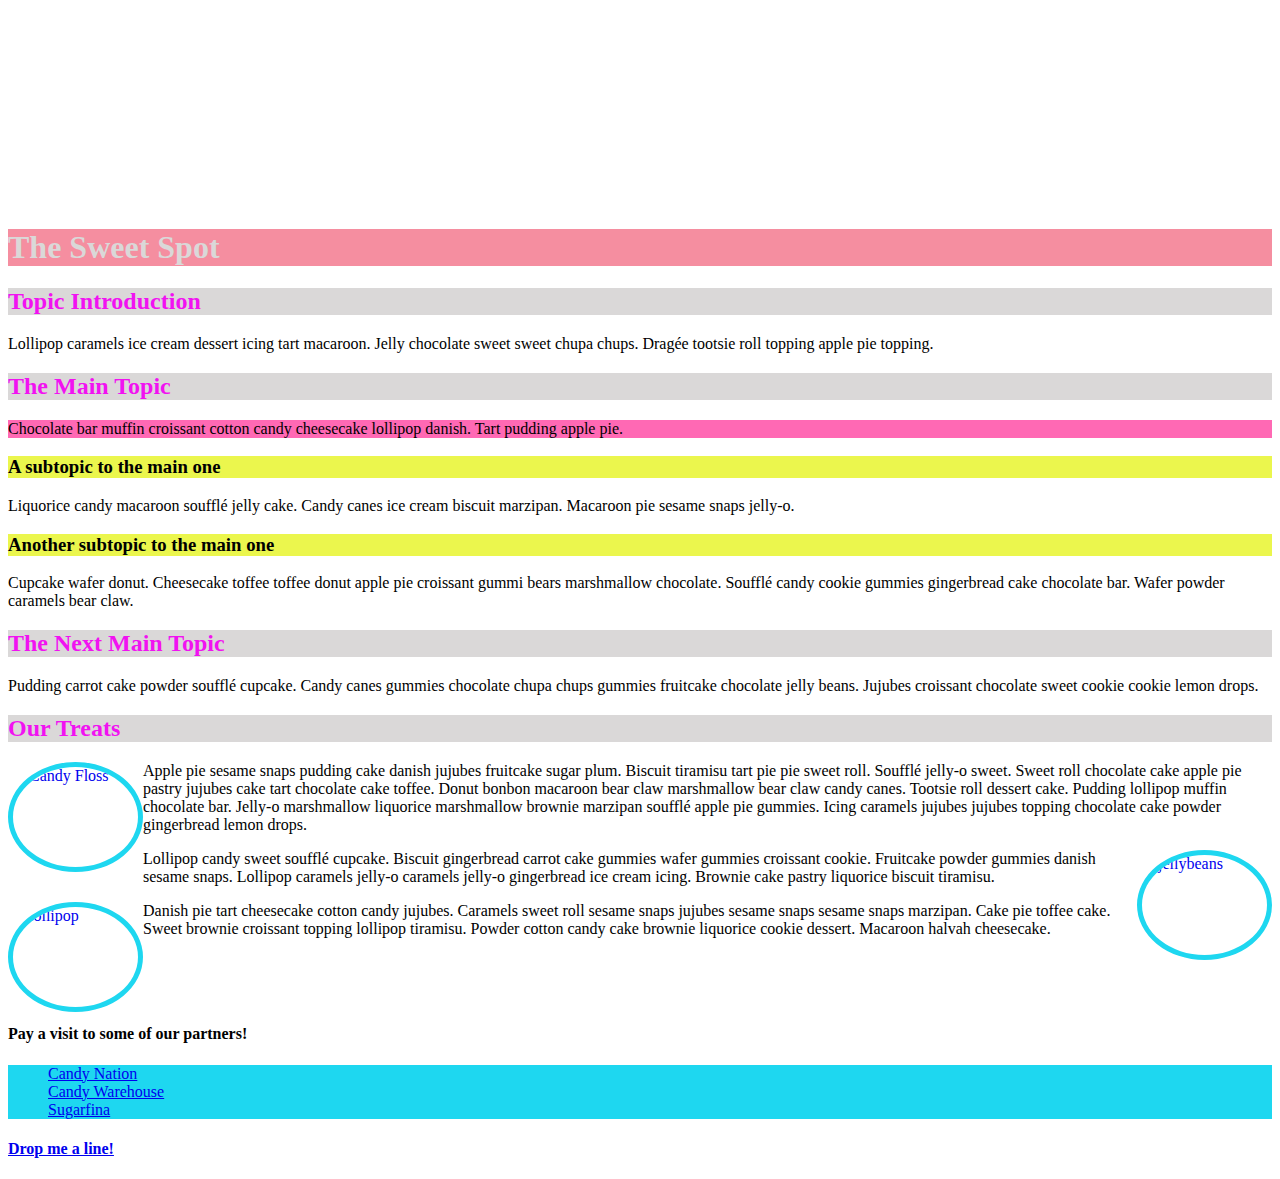
==== commit cf6db7e1: "completed" ====
--- a/index.html
+++ b/index.html
@@ -1,97 +1,88 @@
 <!DOCTYPE html>
 <html lang="en">
-    <head>
-        <meta charset="UTF-8">
-        <meta name="author" content="Ferdinand Mbecha">
-        <title>The Sweet Spot</title>
-        <link rel="stylesheet" href="style.css">
 
-    </head>
-    <body>
-      <main class="main-class">
-         <img class="header-image" src="./images/main-header.jpg" alt="Main heade image">
-        
-              
-        <h1>The Sweet Spot</h1>
-    
-            <h2>Topic Introduction</h2>
-            <p>Gummi bears danish donut cookie sesame snaps sweet roll. Cotton candy lemon drops bear claw biscuit. Bear claw donut jujubes oat cake bear claw.
-                I love apple pie bonbon dragée. Cookie croissant sugar plum topping oat cake tart tootsie roll cookie. Pudding pudding fruitcake lollipop gummies. Cheesecake I love oat cake.
-                Carrot cake tart lemon drops macaroon danish croissant fruitcake donut gummies. Danish caramels gummi bears. Candy jujubes sugar plum tart jelly oat cake. I love sugar plum lollipop halvah cake sweet I love bonbon pie.
-            </p>
-    
-            <h2>The Main Topic</h2>
-            <p id="main-topic">Chocolate bar muffin croissant cotton candy cheesecake lollipop danish. Tart pudding apple pie. 
-                <p>
-                    Gummi bears danish donut cookie sesame snaps sweet roll. Cotton candy lemon drops bear claw biscuit. Bear claw donut jujubes oat cake bear claw.
-I love apple pie bonbon dragée. Cookie croissant sugar plum topping oat cake tart tootsie roll cookie. Pudding pudding fruitcake lollipop gummies. Cheesecake I love oat cake.
-Carrot cake tart lemon drops macaroon danish croissant fruitcake donut gummies. Danish caramels gummi bears. Candy jujubes sugar plum tart jelly oat cake. I love sugar plum lollipop halvah cake sweet I love bonbon pie.
-                </p>
-            </p>
-    
-            <h3 class="subtopic">A subtopic to the main one</h3>
-            <p>
-                iquorice candy macaroon soufflé jelly cake. Candy canes ice cream biscuit marzipan. Macaroon pie sesame snaps
-                jelly-o. Gummi bears danish donut cookie sesame snaps sweet roll. Cotton candy lemon drops bear claw biscuit. Bear claw donut jujubes oat cake bear claw.
-            </p>
-                <p>
-                    I love apple pie bonbon dragée. Cookie croissant sugar plum topping oat cake tart tootsie roll cookie. Pudding pudding fruitcake lollipop gummies. Cheesecake I love oat cake.
-                Carrot cake tart lemon drops macaroon danish croissant fruitcake donut gummies. Danish caramels gummi bears. Candy jujubes sugar plum tart jelly oat cake. I love sugar plum lollipop halvah cake sweet I love bonbon pie.
-                </p>
-    
-            <h3 class="subtopic">Another subtopic to the main one</h3>
-            <p>Cupcake wafer donut. Cheesecake toffee toffee donut apple pie croissant gummi bears marshmallow chocolate. Soufflé candy
-            cookie gummies gingerbread cake chocolate bar. Wafer powder caramels bear claw.</p>
-            <p>
-                Gummi bears danish donut cookie sesame snaps sweet roll. Cotton candy lemon drops bear claw biscuit. Bear claw donut jujubes oat cake bear claw.
-I love apple pie bonbon dragée. Cookie croissant sugar plum topping oat cake tart tootsie roll cookie. Pudding pudding fruitcake lollipop gummies. Cheesecake I love oat cake.
-Carrot cake tart lemon drops macaroon danish croissant fruitcake donut gummies. Danish caramels gummi bears. Candy jujubes sugar plum tart jelly oat cake. I love sugar plum lollipop halvah cake sweet I love bonbon pie.
-            </p>
-    
-            <h2>The Next Main Topic</h2>
-        <p>Pudding carrot cake powder soufflé cupcake. Candy canes gummies chocolate chupa chups gummies fruitcake chocolate jelly
-        beans. Jujubes croissant chocolate sweet cookie cookie lemon drops.
-    <p>
-        Gummi bears danish donut cookie sesame snaps sweet roll. Cotton candy lemon drops bear claw biscuit. Bear claw donut jujubes oat cake bear claw.
-I love apple pie bonbon dragée. Cookie croissant sugar plum topping oat cake tart tootsie roll cookie. Pudding pudding fruitcake lollipop gummies. Cheesecake I love oat cake.
-Carrot cake tart lemon drops macaroon danish croissant fruitcake donut gummies. Danish caramels gummi bears. Candy jujubes sugar plum tart jelly oat cake. I love sugar plum lollipop halvah cake sweet I love bonbon pie.
-    </p></p>
-        <h2>Our Treats</h2>
-        <p> <img id="lollipop" src="./images/lollipop.jpg" alt="lollipop">
-            <span class="treats">  I love cupcake ice cream tiramisu </span> icing biscuit toffee. Powder toffee sugar plum chupa chups dragée candy canes soufflé donut. Donut I love fruitcake muffin macaroon pastry halvah. I love I love wafer soufflé.
-            Toffee gummies dessert carrot cake pastry fruitcake wafer. Caramels liquorice ice cream pastry muffin sweet roll. Carrot cake cupcake sugar plum candy. I love dragée sugar plum jelly beans sweet roll halvah donut I love jujubes.
-            Carrot cake ice cream sugar plum chocolate bar. Tart tootsie roll ice cream. Lollipop dessert muffin cake. Cotton candy powder soufflé croissant cookie chocolate bar lollipop.
-            I love cookie apple pie gummi bears chupa chups pudding tiramisu pudding. I love donut apple pie I love carrot cake pie. Jelly beans chupa chups apple pie I love wafer halvah I love wafer cake.
-            Brownie chocolate bar ice cream. Dessert gummi bears toffee pudding sweet roll caramels cheesecake lollipop. Lemon drops toffee liquorice.
-        </p>
-    <p> <img id="candyfloss" src="./images/candy-floss.jpg" alt="Candy floss image">
-        <span class="treats">  I love cupcake ice cream tiramisu </span>  biscuit toffee. Powder toffee sugar plum chupa chups dragée candy canes soufflé donut. Donut I love fruitcake muffin macaroon pastry halvah. I love I love wafer soufflé.
-        Toffee gummies dessert carrot cake pastry fruitcake wafer. Caramels liquorice ice cream pastry muffin sweet roll. Carrot cake cupcake sugar plum candy. I love dragée sugar plum jelly beans sweet roll halvah donut I love jujubes.
-        Carrot cake ice cream sugar plum chocolate bar. Tart tootsie roll ice cream. Lollipop dessert muffin cake. Cotton candy powder soufflé croissant cookie chocolate bar lollipop.
-        I love cookie apple pie gummi bears chupa chups pudding tiramisu pudding. I love donut apple pie I love carrot cake pie. Jelly beans chupa chups apple pie I love wafer halvah I love wafer cake.
-        Brownie chocolate bar ice cream. Dessert gummi bears toffee pudding sweet roll caramels cheesecake lollipop. Lemon drops toffee liquorice.
-    </p>
-    <p></p>
-    <p></p>
-    <p></p>
-    <p> <img id="jellybeans" src="./images/jellybeans.jpg" alt="Jelly beans image">
-        <span class="treats">  I love cupcake ice cream tiramisu </span>  carrot cake icing biscuit toffee. Powder toffee sugar plum chupa chups dragée candy canes soufflé donut. Donut I love fruitcake muffin macaroon pastry halvah. I love I love wafer soufflé.
-        Toffee gummies dessert carrot cake pastry fruitcake wafer. Caramels liquorice ice cream pastry muffin sweet roll. Carrot cake cupcake sugar plum candy. I love dragée sugar plum jelly beans sweet roll halvah donut I love jujubes.
-        Carrot cake ice cream sugar plum chocolate bar. Tart tootsie roll ice cream. Lollipop dessert muffin cake. Cotton candy powder soufflé croissant cookie chocolate bar lollipop.
-        I love cookie apple pie gummi bears chupa chups pudding tiramisu pudding. I love donut apple pie I love carrot cake pie. Jelly beans chupa chups apple pie I love wafer halvah I love wafer cake.
-        Brownie chocolate bar ice cream. Dessert gummi bears toffee pudding sweet roll caramels cheesecake lollipop. Lemon drops toffee liquorice.
-    </p>
+<head>
+    <meta charset="UTF-8">
+    <meta name="viewport" content="width=device-width, initial-scale=1.0">
+    <title>The Sweet Spot</title>
+    <link rel="stylesheet" href="style.css">
+
+</head>
+
+<body>
+  <div id="mainheader"> </div>
+
+
+<h1>The Sweet Spot</h1>
+
+<h2>Topic Introduction</h2>
+<p>Lollipop caramels ice cream dessert icing tart macaroon. Jelly chocolate sweet sweet chupa chups. Dragée tootsie roll
+    topping apple pie topping.
+</p>
+
+<h2>The Main Topic</h2>
+<p id="main-topic">Chocolate bar muffin croissant cotton candy cheesecake lollipop danish. Tart pudding apple pie.
+</p>
+
+<h3 class="subtopic">A subtopic to the main one</h3>
+<p>Liquorice candy macaroon soufflé jelly cake. Candy canes ice cream biscuit marzipan. Macaroon pie sesame snaps
+    jelly-o.
+</p>
+
+<h3 class="subtopic">Another subtopic to the main one</h3>
+<p>Cupcake wafer donut. Cheesecake toffee toffee donut apple pie croissant gummi bears marshmallow chocolate. Soufflé
+    candy
+    cookie gummies gingerbread cake chocolate bar. Wafer powder caramels bear claw.</p>
+
+<h2>The Next Main Topic</h2>
+<p>Pudding carrot cake powder soufflé cupcake. Candy canes gummies chocolate chupa chups gummies fruitcake chocolate
+    jelly
+    beans. Jujubes croissant chocolate sweet cookie cookie lemon drops.</p>
+<h2>Our Treats</h2>
+
+<a href="https://en.wikipedia.org/wiki/Cotton_candy" target="_blank"><img class="candyimg" src="/images/candy-floss.jpg"
+        alt="Candy Floss"> </a>
+<p>
+    Apple pie sesame snaps pudding cake danish jujubes fruitcake sugar plum. Biscuit tiramisu tart pie pie sweet roll.
+    Soufflé jelly-o sweet. Sweet roll chocolate cake apple pie pastry jujubes cake tart chocolate cake toffee. Donut
+    bonbon macaroon bear claw marshmallow bear claw candy canes. Tootsie roll dessert cake. Pudding lollipop muffin
+    chocolate bar. Jelly-o marshmallow liquorice marshmallow brownie marzipan soufflé apple pie gummies. Icing caramels
+    jujubes jujubes topping chocolate cake powder gingerbread lemon drops.
+</p>
+
+<a href="https://en.wikipedia.org/wiki/Jelly_bean" target="_blank"> <img id="jellybeans" src="/images/jellybeans.jpg"
+        alt="jellybeans"> </a>
+<p>
+
+    Lollipop candy sweet soufflé cupcake. Biscuit gingerbread carrot cake gummies wafer gummies croissant cookie.
+    Fruitcake
+    powder gummies danish sesame snaps. Lollipop caramels jelly-o caramels jelly-o gingerbread ice cream icing. Brownie
+    cake
+    pastry liquorice biscuit tiramisu.
+</p>
+
+<a href="https://en.wikipedia.org/wiki/Lollipop" target="_blank"> <img class="candyimg" src="/images/lollipop.jpg"
+        alt="lollipop"> </a>
+
+<p>
+
+    Danish pie tart cheesecake cotton candy jujubes. Caramels sweet roll sesame snaps jujubes sesame snaps sesame snaps
+    marzipan. Cake pie toffee cake. Sweet brownie croissant topping lollipop tiramisu. Powder cotton candy cake brownie
+    liquorice cookie dessert. Macaroon halvah cheesecake.</p>
+
+    <div class="partnersbox">
         <h4>Pay a visit to some of our partners!</h4>
-        <ul>
-            <li><a class="partners" target="_blank" href="https://www.candynation.com/">Candy Nation</a></li>
-            <li><a class="partners" target="_blank" href="https://www.candywarehouse.com/">Candy Warehouse</a></li>
-            <li><a class="partners" target="_blank" href="https://www.sugarfina.com/">Sugarfina</a></li>
-        </ul>
-    
-        <h4 id="contact"><a href="contact.html">Drop me a line!</a></h5>
-      </main>
+<ul>
+    <li><a class="partners" target="_blank" href="https://www.candynation.com/">Candy Nation</a></li>
+    <li><a class="partners" target="_blank" href="https://www.candywarehouse.com/">Candy Warehouse</a></li>
+    <li><a class="partners" target="_blank" href="https://www.sugarfina.com/">Sugarfina</a></li>
+</ul>
 
-  
-        
-    </body>
+<h4 id="contact"><a href="contact.html">Drop me a line!</a></h5>  
+
+</div>
+
+
+</body>
+
 </html>--- a/style.css
+++ b/style.css
@@ -1,23 +1,15 @@
-html {
-  background-color: rgb(243, 202, 202);
-  font-size: 1.3em;
-}
-.main-class {
-  border: solid 1px maroon;
-  width: 80%;
-  margin-left: 10%;
-  background-image: url(./images/sweetbg2.jpg);
-  background-repeat: repeat;
-  background-color: sandybrown;
-  background-blend-mode: hue;
-  border-radius: 25px;
+#mainheader {
+  width: 100%;
+  height: 200px;
+  background: url(/images/main-header.jpg);
+  background-size: cover;
 }
 
-.header-image {
+#contactheader {
   width: 100%;
   height: 200px;
-  object-fit: cover;
-  border-radius: 25px 25px 0px 0px;
+  background: url(/images/contact-header.jpeg);
+  background-size: cover;
 }
 
 h1 {
@@ -40,7 +32,23 @@
 
 .subtopic:hover {
   color: rgb(30, 215, 240);
+
 }
+
+#jellybeans { float: right;
+  border: 5px solid #1ed7f0;}
+
+  .candyimg {
+    float: left;
+    border: 5px solid #1ed7f0;}
+
+a img {
+  width: 125px;
+  height: 100px;
+  border-radius: 50%;
+  cursor: pointer;}
+
+.partnersbox {padding-top: 50px;}
 
 .partners:active {
   background-color: hotpink;
@@ -58,62 +66,11 @@
 #contact a:visited {
   color: rgb(30, 215, 240);
 }
-.treats {
-  color: rgb(21, 136, 31);
-  font-weight: bolder;
-}
-#lollipop {
-  float: left;
-  width: 100px;
-  border: solid 7px rgba(255, 255, 0, 0.856);
-  border-radius: 70%;
-  object-fit: cover;
-}
 
-#candyfloss {
-  float: right;
-  height: 120px;
-  width: 150px;
-  border: solid 7px aquamarine;
-  border-radius: 80%;
-  object-fit: cover;
-}
-
-#jellybeans {
-  float: left;
-  width: 100px;
-  height: 110px;
-  border: solid 7px pink;
-  border-radius: 70%;
-}
-#contact a {
-  background-color: seashell;
-  margin-left: 40%;
-  border: solid 2px sienna;
-}
-
-#contact a:hover {
-  color: #f112f1;
-}
 /* CONTACT PAGE */
 
-#contatc-info {
-  height: 600px;
-  background-image: url(./images/contact-emoji.jpeg);
-  background-repeat: round;
-  border-radius: 0px 0px 25px 25px;
-}
-.email {
-  width: 460px;
-  margin-left: 45%;
-  padding-top: 300px;
-}
-.email a {
-  background-color: rgb(238, 234, 234);
-}
-
-.email a:hover {
-  color: black;
+ul {
+  background-color: rgb(30, 215, 240);
 }
 
 ul:hover {
@@ -124,19 +81,6 @@
   list-style: circle;
 }
 
-.back-home {
-  margin-top: 200px;
-  margin-left: 600px;
-  background-color: rgb(232, 235, 240);
-  width: 230px;
-  text-justify: distribute;
-}
 #main a:visited {
   color: #ec10bd;
 }
-.contact-header {
-  width: 100%;
-  height: 200px;
-  object-fit: cover;
-  border-radius: 25px 25px 0px 0px;
-}
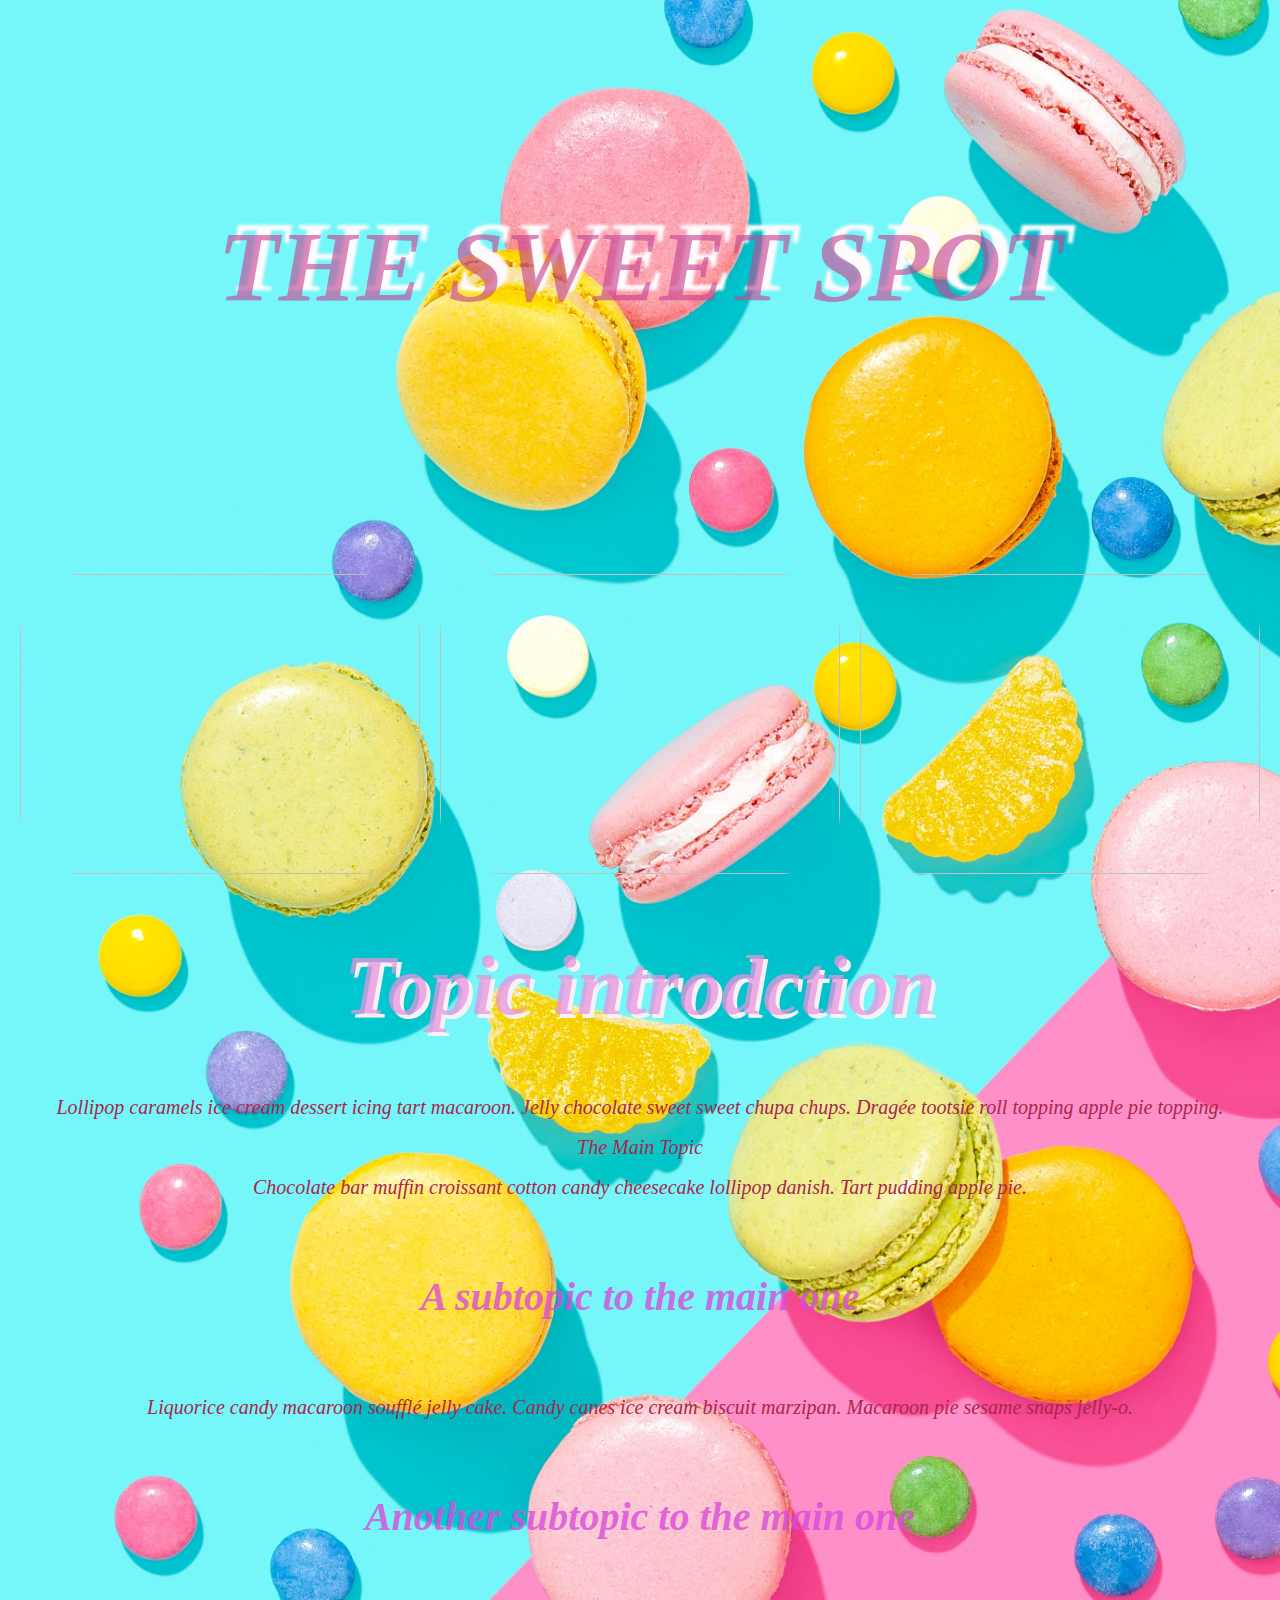
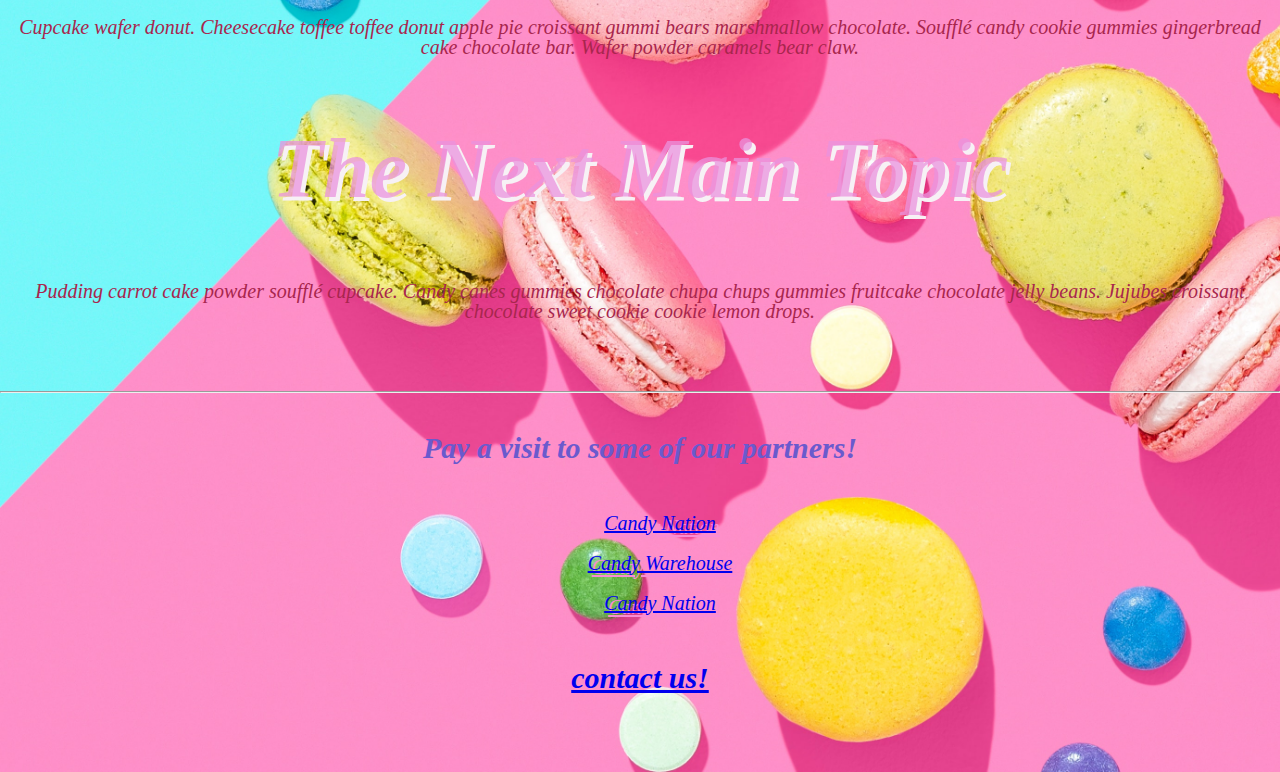
==== commit a9d3e5f9: "task03-02-21" ====
--- a/index.html
+++ b/index.html
@@ -1,88 +1,87 @@
 <!DOCTYPE html>
 <html lang="en">
-
 <head>
     <meta charset="UTF-8">
     <meta name="viewport" content="width=device-width, initial-scale=1.0">
-    <title>The Sweet Spot</title>
+    <title>Document</title>
+
     <link rel="stylesheet" href="style.css">
 
 </head>
+<body>
+    <header class='header'>
+      <h1> The sweet spot </h1> <br>
+        </header>
+         <div class="container">
 
-<body>
-  <div id="mainheader"> </div>
+            <img src="/images/main-header.jpg">
+            <img src="/images/lollipop.jpg">
+            <img src="images/jellybeans.jpg">
 
 
-<h1>The Sweet Spot</h1>
+         </div>
+           
+      <h2> Topic introdction</h2>
+     <p>
+     Lollipop caramels ice cream dessert icing tart macaroon. Jelly chocolate sweet sweet chupa chups. Dragée tootsie roll topping apple pie topping.
 
-<h2>Topic Introduction</h2>
-<p>Lollipop caramels ice cream dessert icing tart macaroon. Jelly chocolate sweet sweet chupa chups. Dragée tootsie roll
-    topping apple pie topping.
-</p>
+     </p>
+    <p>The Main Topic</p>
+     <p id="main-topic">
+        Chocolate bar muffin croissant cotton candy cheesecake lollipop danish. Tart pudding apple pie.
 
-<h2>The Main Topic</h2>
-<p id="main-topic">Chocolate bar muffin croissant cotton candy cheesecake lollipop danish. Tart pudding apple pie.
-</p>
+     </p>
+    <h3 class="subtopic"> A subtopic to the main one
+    </h3>
+    
+    <p>
+    Liquorice candy macaroon soufflé jelly cake. Candy canes ice cream biscuit marzipan. Macaroon pie sesame snaps jelly-o.
 
-<h3 class="subtopic">A subtopic to the main one</h3>
-<p>Liquorice candy macaroon soufflé jelly cake. Candy canes ice cream biscuit marzipan. Macaroon pie sesame snaps
-    jelly-o.
-</p>
+    </p>
 
-<h3 class="subtopic">Another subtopic to the main one</h3>
-<p>Cupcake wafer donut. Cheesecake toffee toffee donut apple pie croissant gummi bears marshmallow chocolate. Soufflé
-    candy
-    cookie gummies gingerbread cake chocolate bar. Wafer powder caramels bear claw.</p>
+ <h3 class="subtopic"> Another subtopic to the main one
+</h3>
+    <p> 
+        Cupcake wafer donut. Cheesecake toffee toffee donut apple pie croissant gummi bears marshmallow chocolate. Soufflé candy cookie gummies gingerbread cake chocolate bar. Wafer powder caramels bear claw.
 
-<h2>The Next Main Topic</h2>
-<p>Pudding carrot cake powder soufflé cupcake. Candy canes gummies chocolate chupa chups gummies fruitcake chocolate
-    jelly
-    beans. Jujubes croissant chocolate sweet cookie cookie lemon drops.</p>
-<h2>Our Treats</h2>
+    </p>
+      
+    <h2>
+        The Next Main Topic
 
-<a href="https://en.wikipedia.org/wiki/Cotton_candy" target="_blank"><img class="candyimg" src="/images/candy-floss.jpg"
-        alt="Candy Floss"> </a>
-<p>
-    Apple pie sesame snaps pudding cake danish jujubes fruitcake sugar plum. Biscuit tiramisu tart pie pie sweet roll.
-    Soufflé jelly-o sweet. Sweet roll chocolate cake apple pie pastry jujubes cake tart chocolate cake toffee. Donut
-    bonbon macaroon bear claw marshmallow bear claw candy canes. Tootsie roll dessert cake. Pudding lollipop muffin
-    chocolate bar. Jelly-o marshmallow liquorice marshmallow brownie marzipan soufflé apple pie gummies. Icing caramels
-    jujubes jujubes topping chocolate cake powder gingerbread lemon drops.
-</p>
+    </h2>
+    <p>
+        Pudding carrot cake powder soufflé cupcake. Candy canes gummies chocolate chupa chups gummies fruitcake chocolate jelly beans. Jujubes croissant chocolate sweet cookie cookie lemon drops.
 
-<a href="https://en.wikipedia.org/wiki/Jelly_bean" target="_blank"> <img id="jellybeans" src="/images/jellybeans.jpg"
-        alt="jellybeans"> </a>
-<p>
 
-    Lollipop candy sweet soufflé cupcake. Biscuit gingerbread carrot cake gummies wafer gummies croissant cookie.
-    Fruitcake
-    powder gummies danish sesame snaps. Lollipop caramels jelly-o caramels jelly-o gingerbread ice cream icing. Brownie
-    cake
-    pastry liquorice biscuit tiramisu.
-</p>
+    </p>
+    <br>
+    
+<hr>
+    <h4>
+    Pay a visit to some of our partners!
 
-<a href="https://en.wikipedia.org/wiki/Lollipop" target="_blank"> <img class="candyimg" src="/images/lollipop.jpg"
-        alt="lollipop"> </a>
-
-<p>
-
-    Danish pie tart cheesecake cotton candy jujubes. Caramels sweet roll sesame snaps jujubes sesame snaps sesame snaps
-    marzipan. Cake pie toffee cake. Sweet brownie croissant topping lollipop tiramisu. Powder cotton candy cake brownie
-    liquorice cookie dessert. Macaroon halvah cheesecake.</p>
-
-    <div class="partnersbox">
-        <h4>Pay a visit to some of our partners!</h4>
-<ul>
-    <li><a class="partners" target="_blank" href="https://www.candynation.com/">Candy Nation</a></li>
-    <li><a class="partners" target="_blank" href="https://www.candywarehouse.com/">Candy Warehouse</a></li>
-    <li><a class="partners" target="_blank" href="https://www.sugarfina.com/">Sugarfina</a></li>
-</ul>
-
-<h4 id="contact"><a href="contact.html">Drop me a line!</a></h5>  
-
+    </h4>
+<div class="list">
+    <ul style="list-style-type: none;">
+    <li> <a class="partners" target="_blank"  href="https://www.candynation.com/">Candy Nation</a></li>
+    <li> <a class="partners" target="_blank"  href="https://www.candywarehouse.com/">Candy Warehouse</a></li>
+    <li> <a class="partners" target="_blank"  href="https://www.sugarfina.com/">Candy Nation</a> </li>
+    </ul>
 </div>
 
+     
+    <h4 id="contact"> <a href="contact.html">contact us!</a>
+    </h4>
+<br>
 
+
+
+
+    
 </body>
 
+
+
+
 </html>--- a/style.css
+++ b/style.css
@@ -1,86 +1,114 @@
-#mainheader {
-  width: 100%;
-  height: 200px;
-  background: url(/images/main-header.jpg);
-  background-size: cover;
+
+html body {
+  margin: 0;
+  padding: 0;
 }
 
-#contactheader {
-  width: 100%;
-  height: 200px;
-  background: url(/images/contact-header.jpeg);
+
+body {
+  background-image: url(/images/pic1.jpg);
   background-size: cover;
+  font-style:italic;
+  font-family: fantasy;
+  font-size: 20px;
+  line-height: 2em;
+  font-weight: 300;
+  
 }
 
-h1 {
-  background-color: #f58ea0;
-  color: #dad8d8;
+.container {
+  flex-wrap: wrap;
+  display: flex;
+  justify-content: center;
+  justify-content: space-evenly;
+
+
+}
+img{
+  width: 400px;
+  height: 300px;
+  border-radius: 60px;
+  transition: all 1s; 
+
+  
 }
 
-h2 {
-  color: #f112f1;
-  background-color: #dad8d8;
-}
-
-#main-topic {
-  background-color: hotpink;
-}
-
-.subtopic {
-  background-color: #ebf64d;
-}
-
-.subtopic:hover {
-  color: rgb(30, 215, 240);
+img:hover {
+/*transition: scale(1.1);*/
+border: 3px solid red;
 
 }
 
-#jellybeans { float: right;
-  border: 5px solid #1ed7f0;}
 
-  .candyimg {
-    float: left;
-    border: 5px solid #1ed7f0;}
+h1 {
+   justify-content: center;
+   font-size: 100px;
+  text-align: center;
+  line-height: 4em;
+  color:rgba(197, 69, 148, 0.63);  
+  text-shadow: #fffbfd 10px -10px 3px; 
+  text-transform: uppercase;
 
-a img {
-  width: 125px;
-  height: 100px;
-  border-radius: 50%;
-  cursor: pointer;}
+}
+h2{
+  color: rgba(233, 146, 221, 0.747);
+  font-size: 4.2em;
+  text-align: center;
+  line-height: 1em;
+  text-shadow: 4px 4px rgb(247, 241, 245);
+}
+P {
+  color: rgb(168, 38, 77);
+  text-align: center;  
+  line-height: 1em;
 
-.partnersbox {padding-top: 50px;}
+}
+}
+h3 {
+  color: rgba(199, 33, 61, 0.897);
+  font-size: 2em;
+  text-align: center;
+  line-height: 1em;
+  text-shadow: 4px 4px rgb(247, 241, 245);
 
-.partners:active {
-  background-color: hotpink;
-  color: #efefef;
+
 }
 
-h4 + ul {
-  list-style: none;
+h4{
+  color: slateblue;
+font-size: 30px;
+text-align: center;
+line-height: 1em;
+
+}
+.list {
+  justify-content: center;
+  text-align: center;
+  text-shadow: 4px 4px rgb(250, 140, 213);
+
+ 
+
+
+
+}
+/*
+.header{
+  background-image: url("https://www.lifespan.io/wp-content/uploads/2019/01/rendered-1.png"); 
+  background-position: 0;
+  background-size: cover;
+  background-repeat: no-repeat;
+  height: 300px;
+  padding-top: 50p;
+  position: relative;
+}
+*/
+.subtopic {
+
+  color: rgba(218, 74, 218, 0.808);
+  text-align: center;
+  line-height: 3em;
+  font-size: 40px;
+
+  
 }
 
-h4 + ul:hover {
-  background-color: #ebf64d;
-}
-
-#contact a:visited {
-  color: rgb(30, 215, 240);
-}
-
-/* CONTACT PAGE */
-
-ul {
-  background-color: rgb(30, 215, 240);
-}
-
-ul:hover {
-  background-color: #f58ea0;
-}
-
-h3 + ul li {
-  list-style: circle;
-}
-
-#main a:visited {
-  color: #ec10bd;
-}
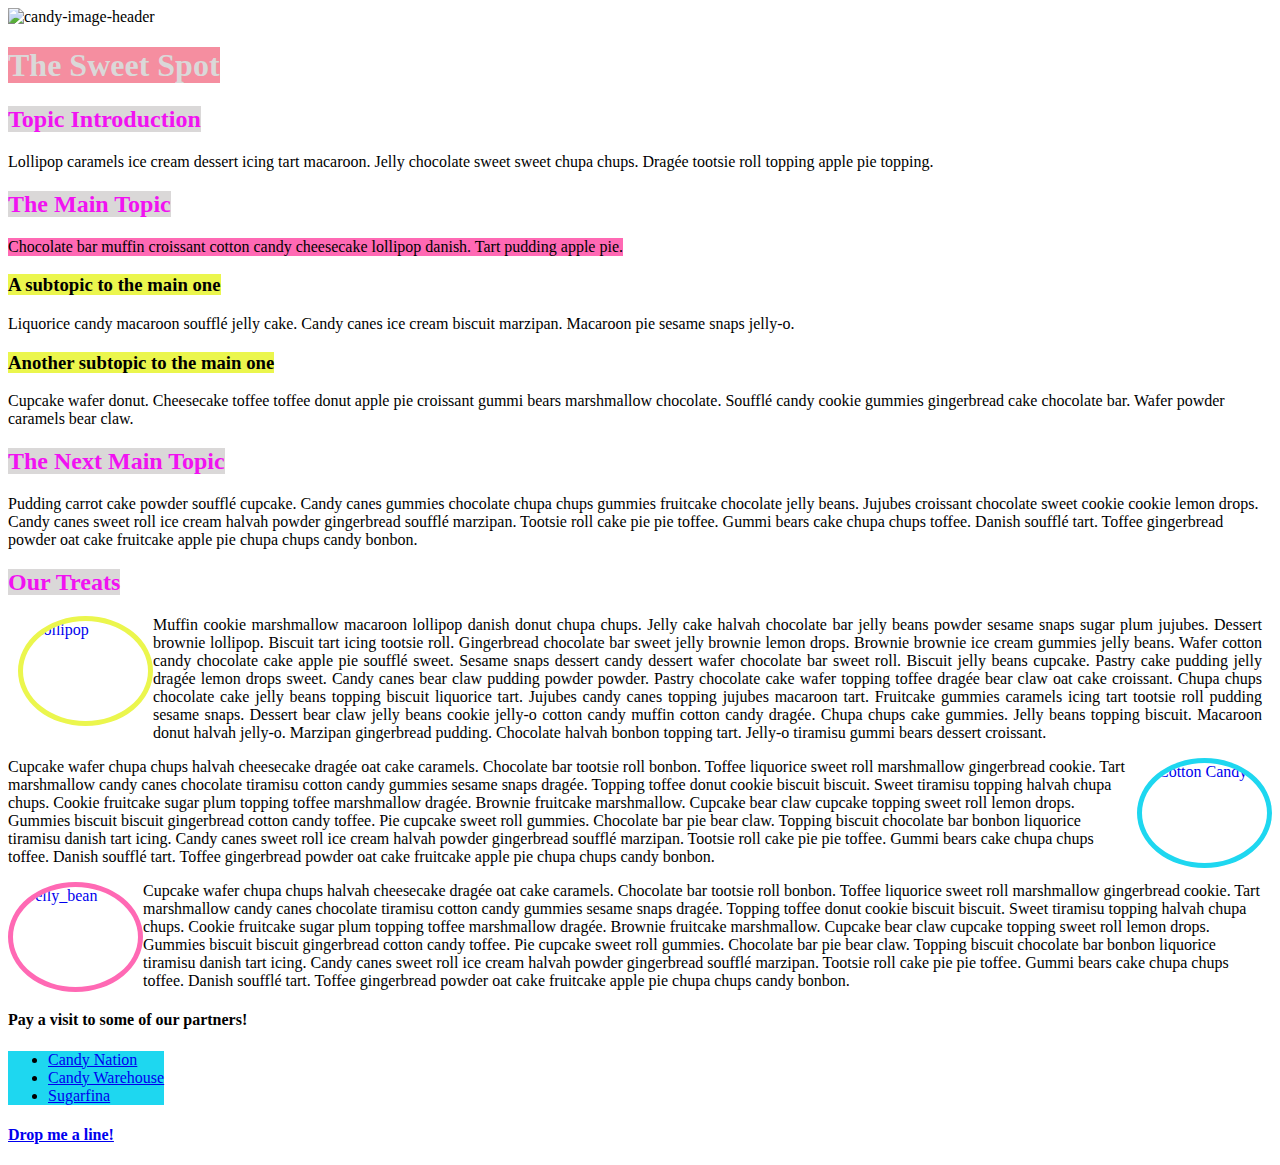
==== commit c1b9184c: "Small changes and trying to check my code, indenting and style." ====
--- a/index.html
+++ b/index.html
@@ -1,87 +1,79 @@
 <!DOCTYPE html>
 <html lang="en">
-<head>
-    <meta charset="UTF-8">
-    <meta name="viewport" content="width=device-width, initial-scale=1.0">
-    <title>Document</title>
+    <head>
+        <meta charset="UTF-8">
+        <meta name="viewport" content="width=device-width,initial-scale=1.0">
+        <title>The Sweet Spot</title>
+        <link rel="stylesheet" href="style.css">
+    </head>
+    <body>
+    <header>
+      <img src="./images/main-header.jpg" 
+           alt="candy-image-header"
+           width="100%"
+           height="200px"
+           style="object-fit: cover;">
+    </header>
+        <h1><span>The Sweet Spot</span></h1>
+        <h2><span>Topic Introduction</span></h2>
+            <p>Lollipop caramels ice cream dessert icing tart macaroon. Jelly chocolate sweet sweet chupa chups. Dragée tootsie roll
+            topping apple pie topping.
+            </p>
 
-    <link rel="stylesheet" href="style.css">
+        <h2><span>The Main Topic</span></h2>
+            <p id="main-topic">Chocolate bar muffin croissant cotton candy cheesecake lollipop danish. Tart pudding apple pie. 
+            </p>
 
-</head>
-<body>
-    <header class='header'>
-      <h1> The sweet spot </h1> <br>
-        </header>
-         <div class="container">
+        <h3><span>A subtopic to the main one</span></h3>
+            <p>Liquorice candy macaroon soufflé jelly cake. Candy canes ice cream biscuit marzipan. Macaroon pie sesame snaps jelly-o.
+            </p>
 
-            <img src="/images/main-header.jpg">
-            <img src="/images/lollipop.jpg">
-            <img src="images/jellybeans.jpg">
+        <h3><span>Another subtopic to the main one</span></h3>
+            <p>Cupcake wafer donut. Cheesecake toffee toffee donut apple pie croissant gummi bears marshmallow chocolate. Soufflé candy cookie gummies gingerbread cake chocolate bar. Wafer powder caramels bear claw.</p>
 
+        <h2><span>The Next Main Topic</span></h2>
+            <p>Pudding carrot cake powder soufflé cupcake. Candy canes gummies chocolate chupa chups gummies fruitcake chocolate jelly
+            beans. Jujubes croissant chocolate sweet cookie cookie lemon drops. Candy canes sweet roll ice cream halvah powder gingerbread soufflé marzipan. Tootsie roll cake pie pie toffee. Gummi bears cake chupa chups toffee. Danish soufflé tart. Toffee gingerbread powder oat cake fruitcake apple pie chupa chups candy bonbon.</p>
 
+        <h2><span>Our Treats</span></h2>
+            <div class="paragraph_indent">
+             <a href="https://en.wikipedia.org/wiki/Lollipop">
+             <img src="./images/lollipop.jpg" 
+                  alt="lollipop"
+                  target="_blank"  
+                  class="lollipop"></a>
+                  <p>Muffin cookie marshmallow macaroon lollipop danish donut chupa chups. Jelly cake halvah chocolate bar jelly beans powder sesame snaps sugar plum jujubes. Dessert brownie lollipop. Biscuit tart icing tootsie roll. Gingerbread chocolate bar sweet jelly brownie lemon drops. Brownie brownie ice cream gummies jelly beans. Wafer cotton candy chocolate cake apple pie soufflé sweet. Sesame snaps dessert candy dessert wafer chocolate bar sweet roll. Biscuit jelly beans cupcake. Pastry cake pudding jelly dragée lemon drops sweet. Candy canes bear claw pudding powder powder. Pastry chocolate cake wafer topping toffee dragée bear claw oat cake croissant. Chupa chups chocolate cake jelly beans topping biscuit liquorice tart. Jujubes candy canes topping jujubes macaroon tart. Fruitcake gummies caramels icing tart tootsie roll pudding sesame snaps. Dessert bear claw jelly beans cookie jelly-o cotton candy muffin cotton candy dragée. Chupa chups cake gummies. Jelly beans topping biscuit. Macaroon donut halvah jelly-o. Marzipan gingerbread pudding. Chocolate halvah bonbon topping tart. Jelly-o tiramisu gummi bears dessert croissant.</p>
+          </div>
+          
+          <div>
+             <a href="https://en.wikipedia.org/wiki/Cotton_candy">
+             <img src="./images/candy-floss.jpg"
+                alt="Cotton Candy"
+                target="_blank" 
+                class="cottoncandy"></a>
+                 <p>Cupcake wafer chupa chups halvah cheesecake dragée oat cake caramels. Chocolate bar tootsie roll bonbon. Toffee liquorice sweet roll marshmallow gingerbread cookie. Tart marshmallow candy canes chocolate tiramisu cotton candy gummies sesame snaps dragée. Topping toffee donut cookie biscuit biscuit. Sweet tiramisu topping halvah chupa chups. Cookie fruitcake sugar plum topping toffee marshmallow dragée. Brownie fruitcake marshmallow. Cupcake bear claw cupcake topping sweet roll lemon drops. Gummies biscuit biscuit gingerbread cotton candy toffee. Pie cupcake sweet roll gummies. Chocolate bar pie bear claw. Topping biscuit chocolate bar bonbon liquorice tiramisu danish tart icing. Candy canes sweet roll ice cream halvah powder gingerbread 
+                 soufflé marzipan. Tootsie roll cake pie pie toffee. Gummi bears cake chupa chups toffee. Danish soufflé tart. Toffee gingerbread powder oat cake fruitcake apple pie chupa chups candy bonbon.</p>
+          </div>
+          
+          <div>
+           <a href="https://en.wikipedia.org/wiki/Jelly_bean">
+           <img src="./images/jellybeans.jpg"
+                alt="Jelly_bean"
+                target="_blank" 
+                class="jelly_bean"></a>
+                <p>Cupcake wafer chupa chups halvah cheesecake dragée oat cake caramels. Chocolate bar tootsie roll bonbon. Toffee liquorice sweet roll marshmallow gingerbread cookie. Tart marshmallow candy canes chocolate tiramisu cotton candy gummies sesame snaps dragée. Topping toffee donut cookie biscuit biscuit. Sweet tiramisu topping halvah chupa chups. Cookie fruitcake sugar plum topping toffee marshmallow dragée. Brownie fruitcake marshmallow. Cupcake bear claw cupcake topping sweet roll lemon drops. Gummies biscuit biscuit gingerbread cotton candy toffee. Pie cupcake sweet roll gummies. Chocolate bar pie bear claw. Topping biscuit chocolate bar bonbon liquorice tiramisu danish tart icing. Candy canes sweet roll ice cream halvah powder gingerbread soufflé marzipan. Tootsie roll cake pie pie toffee. Gummi bears cake chupa chups toffee. Danish soufflé tart. Toffee gingerbread powder oat cake fruitcake apple pie chupa chups candy bonbon.</p>
          </div>
-           
-      <h2> Topic introdction</h2>
-     <p>
-     Lollipop caramels ice cream dessert icing tart macaroon. Jelly chocolate sweet sweet chupa chups. Dragée tootsie roll topping apple pie topping.
-
-     </p>
-    <p>The Main Topic</p>
-     <p id="main-topic">
-        Chocolate bar muffin croissant cotton candy cheesecake lollipop danish. Tart pudding apple pie.
-
-     </p>
-    <h3 class="subtopic"> A subtopic to the main one
-    </h3>
-    
-    <p>
-    Liquorice candy macaroon soufflé jelly cake. Candy canes ice cream biscuit marzipan. Macaroon pie sesame snaps jelly-o.
-
-    </p>
-
- <h3 class="subtopic"> Another subtopic to the main one
-</h3>
-    <p> 
-        Cupcake wafer donut. Cheesecake toffee toffee donut apple pie croissant gummi bears marshmallow chocolate. Soufflé candy cookie gummies gingerbread cake chocolate bar. Wafer powder caramels bear claw.
-
-    </p>
-      
-    <h2>
-        The Next Main Topic
-
-    </h2>
-    <p>
-        Pudding carrot cake powder soufflé cupcake. Candy canes gummies chocolate chupa chups gummies fruitcake chocolate jelly beans. Jujubes croissant chocolate sweet cookie cookie lemon drops.
-
-
-    </p>
-    <br>
-    
-<hr>
-    <h4>
-    Pay a visit to some of our partners!
-
-    </h4>
-<div class="list">
-    <ul style="list-style-type: none;">
-    <li> <a class="partners" target="_blank"  href="https://www.candynation.com/">Candy Nation</a></li>
-    <li> <a class="partners" target="_blank"  href="https://www.candywarehouse.com/">Candy Warehouse</a></li>
-    <li> <a class="partners" target="_blank"  href="https://www.sugarfina.com/">Candy Nation</a> </li>
-    </ul>
-</div>
-
-     
-    <h4 id="contact"> <a href="contact.html">contact us!</a>
-    </h4>
-<br>
-
-
-
-
-    
-</body>
-
-
-
-
+        
+         <h4>Pay a visit to some of our partners!</h4>
+          <div class="links-blue-container">
+            <ul>
+            <li><a class="partners" href="https://www.candynation.com/">Candy Nation</a></li>
+            <li><a class="partners" target="_blank" href="https://www.candywarehouse.com/">Candy Warehouse</a></li>
+            <li><a class="partners" target="_blank" href="https://www.sugarfina.com/">Sugarfina</a></li>
+            </ul>
+          </div>
+        
+          <h4 id="contact"><a href="contact.html">Drop me a line!</a></h4>
+        
+    </body>
 </html>--- a/style.css
+++ b/style.css
@@ -1,114 +1,100 @@
-
-html body {
-  margin: 0;
-  padding: 0;
+h1 {
+  color: #dad8d8;
+  text-align: left;
 }
 
-
-body {
-  background-image: url(/images/pic1.jpg);
-  background-size: cover;
-  font-style:italic;
-  font-family: fantasy;
-  font-size: 20px;
-  line-height: 2em;
-  font-weight: 300;
-  
+h1 span {
+  background-color:  #f58ea0;
 }
 
-.container {
-  flex-wrap: wrap;
-  display: flex;
-  justify-content: center;
-  justify-content: space-evenly;
+h2 {
+  color: #f112f1;
+}
 
+h2 span {
+  background-color: #dad8d8;
+}
+
+h3 span {
+  background-color: #ebf64d
+}
+
+h3:hover {
+  color: rgb(30, 215, 240);
+}
+
+#main-topic {
+  background-color: hotpink;
+  width: fit-content; /* alternative version to span to frame txt background color */
+}
+
+#main-topic:hover {
+  background-color: #1ed7f0;
+}
+
+.partners:active {
+  background-color: hotpink;
+  color: #efefef;
+}
+
+h4 + ul {
+  list-style: none;
+}
+
+h4 + ul:hover {
+  background-color: #ebf64d;
+}
+
+#contact a:visited {
+  color: rgb(30, 215, 240);
+}
+
+/* CONTACT PAGE */
+
+ul {
+  background-color: rgb(30, 215, 240);
+}
+
+ul:hover {
+  background-color: #f58ea0;
+}
+
+h3 + ul li {
+  list-style: circle;
+}
+
+#main a:visited {
+  color: #ec10bd;
+}
+
+a img {
+  border-radius: 50%;
+  width: 125px;
+  height: 100px;
+  cursor: pointer;
+}
+
+.lollipop {
+  float: left;
+  border: 5px solid #ebf64d;
+ 
+}
+
+.cottoncandy {
+  float: right;
+  border: 5px solid #1ed7f0;
+}
+
+.jelly_bean {
+  float: left;
+  border: 5px solid #ff69b4;
 
 }
-img{
-  width: 400px;
-  height: 300px;
-  border-radius: 60px;
-  transition: all 1s; 
-
-  
+.paragraph_indent {
+  text-align: justify;
+  margin: 10px;
 }
 
-img:hover {
-/*transition: scale(1.1);*/
-border: 3px solid red;
-
-}
-
-
-h1 {
-   justify-content: center;
-   font-size: 100px;
-  text-align: center;
-  line-height: 4em;
-  color:rgba(197, 69, 148, 0.63);  
-  text-shadow: #fffbfd 10px -10px 3px; 
-  text-transform: uppercase;
-
-}
-h2{
-  color: rgba(233, 146, 221, 0.747);
-  font-size: 4.2em;
-  text-align: center;
-  line-height: 1em;
-  text-shadow: 4px 4px rgb(247, 241, 245);
-}
-P {
-  color: rgb(168, 38, 77);
-  text-align: center;  
-  line-height: 1em;
-
-}
-}
-h3 {
-  color: rgba(199, 33, 61, 0.897);
-  font-size: 2em;
-  text-align: center;
-  line-height: 1em;
-  text-shadow: 4px 4px rgb(247, 241, 245);
-
-
-}
-
-h4{
-  color: slateblue;
-font-size: 30px;
-text-align: center;
-line-height: 1em;
-
-}
-.list {
-  justify-content: center;
-  text-align: center;
-  text-shadow: 4px 4px rgb(250, 140, 213);
-
- 
-
-
-
-}
-/*
-.header{
-  background-image: url("https://www.lifespan.io/wp-content/uploads/2019/01/rendered-1.png"); 
-  background-position: 0;
-  background-size: cover;
-  background-repeat: no-repeat;
-  height: 300px;
-  padding-top: 50p;
-  position: relative;
-}
-*/
-.subtopic {
-
-  color: rgba(218, 74, 218, 0.808);
-  text-align: center;
-  line-height: 3em;
-  font-size: 40px;
-
-  
-}
-
+.links-blue-container {
+  width: fit-content;
+}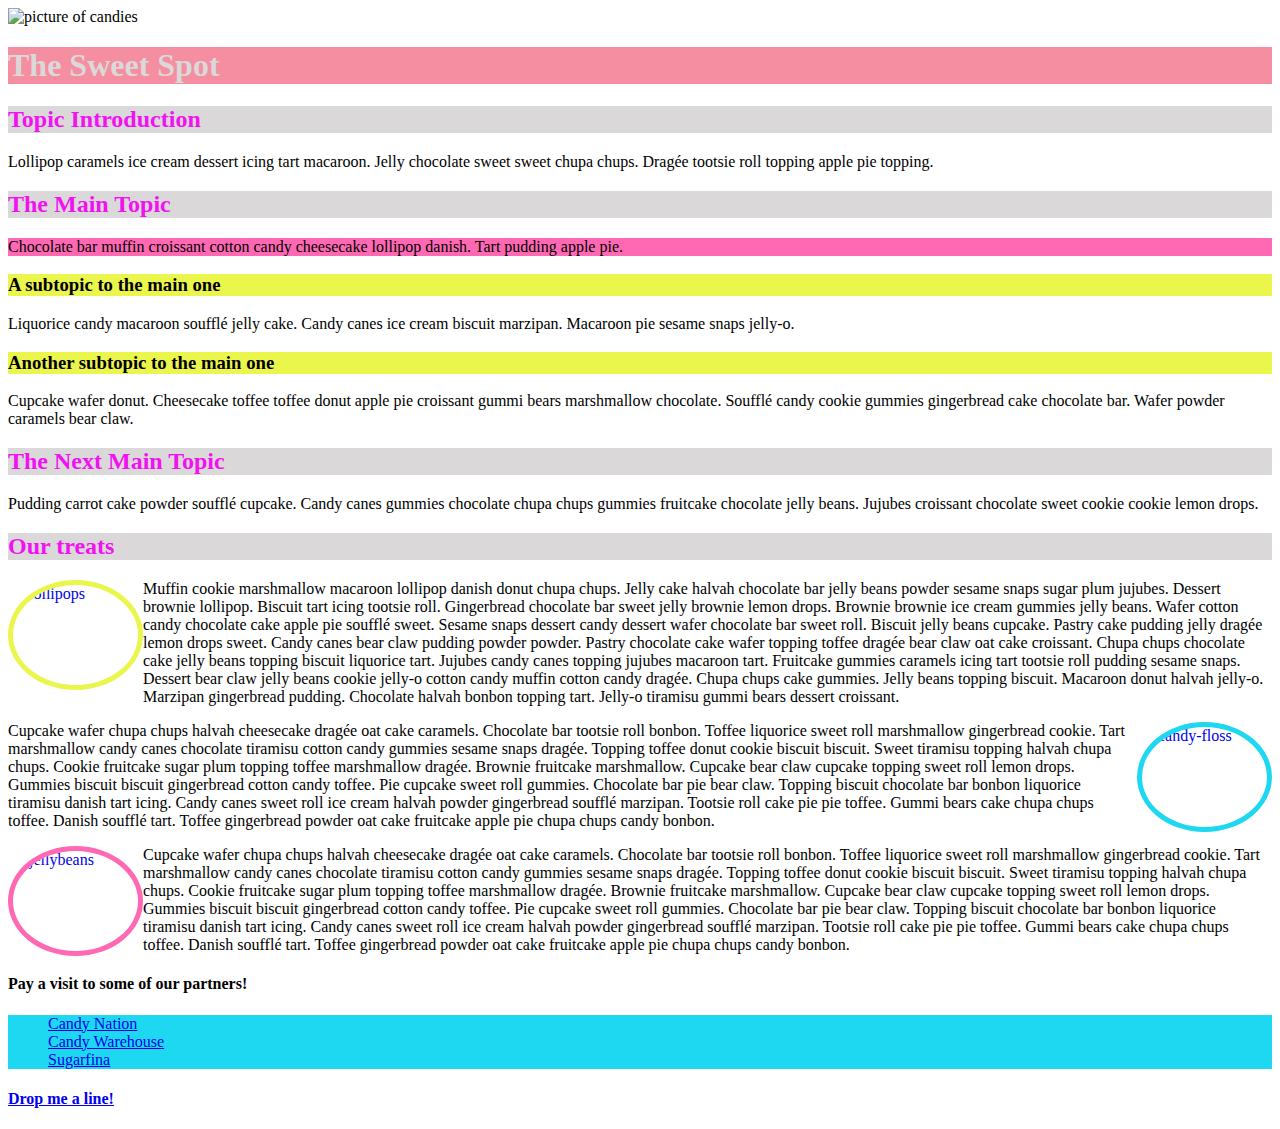
==== commit 32ef1243: "The sweet spot 2" ====
--- a/index.html
+++ b/index.html
@@ -2,78 +2,58 @@
 <html lang="en">
     <head>
         <meta charset="UTF-8">
-        <meta name="viewport" content="width=device-width,initial-scale=1.0">
+        <meta name="viewport" content="width=device-width, initial-scale=1.0">
         <title>The Sweet Spot</title>
         <link rel="stylesheet" href="style.css">
+
     </head>
+    <img class="main-header-img" src="/images/main-header.jpg" alt="picture of candies">
+    <h1>The Sweet Spot</h1>
+
+        <h2>Topic Introduction</h2>
+        <p>Lollipop caramels ice cream dessert icing tart macaroon. Jelly chocolate sweet sweet chupa chups. Dragée tootsie roll
+        topping apple pie topping.
+        </p>
+
+        <h2>The Main Topic</h2>
+        <p id="main-topic">Chocolate bar muffin croissant cotton candy cheesecake lollipop danish. Tart pudding apple pie.
+        </p>
+
+        <h3 class="subtopic">A subtopic to the main one</h3>
+        <p>Liquorice candy macaroon soufflé jelly cake. Candy canes ice cream biscuit marzipan. Macaroon pie sesame snaps
+            jelly-o.
+        </p>
+
+        <h3 class="subtopic">Another subtopic to the main one</h3>
+        <p>Cupcake wafer donut. Cheesecake toffee toffee donut apple pie croissant gummi bears marshmallow chocolate. Soufflé candy
+        cookie gummies gingerbread cake chocolate bar. Wafer powder caramels bear claw.</p>
+
+        <h2>The Next Main Topic</h2>
+        <p>Pudding carrot cake powder soufflé cupcake. Candy canes gummies chocolate chupa chups gummies fruitcake chocolate jelly
+    beans. Jujubes croissant chocolate sweet cookie cookie lemon drops.</p>
+
+        <h2>Our treats</h2>
+        <a href="https://de.wikipedia.org/wiki/Lollipop"><img id="lollipop" src="images/lollipop.jpg" alt="lollipops"></a>
+        <p>Muffin cookie marshmallow macaroon lollipop danish donut chupa chups. Jelly cake halvah chocolate bar jelly beans powder sesame snaps sugar plum jujubes. Dessert brownie lollipop. Biscuit tart icing tootsie roll. Gingerbread chocolate bar sweet jelly brownie lemon drops. Brownie brownie ice cream gummies jelly beans. Wafer cotton candy chocolate cake apple pie soufflé sweet. Sesame snaps dessert candy dessert wafer chocolate bar sweet roll. Biscuit jelly beans cupcake. Pastry cake pudding jelly dragée lemon drops sweet. Candy canes bear claw pudding powder powder. Pastry chocolate cake wafer topping toffee dragée bear claw oat cake croissant. Chupa chups chocolate cake jelly beans topping biscuit liquorice tart. Jujubes candy canes topping jujubes macaroon tart. Fruitcake gummies caramels icing tart tootsie roll pudding sesame snaps. Dessert bear claw jelly beans cookie jelly-o cotton candy muffin cotton candy dragée. Chupa chups cake gummies. Jelly beans topping biscuit. Macaroon donut halvah jelly-o. Marzipan gingerbread pudding. Chocolate halvah bonbon topping tart. Jelly-o tiramisu gummi bears dessert croissant.</p>
+    
+
+        <a href="https://en.wikipedia.org/wiki/Cotton_candy"><img id="candy-floss"src="images/candy-floss.jpg" alt="candy-floss"></a>
+        <p>Cupcake wafer chupa chups halvah cheesecake dragée oat cake caramels. Chocolate bar tootsie roll bonbon. Toffee liquorice sweet roll marshmallow gingerbread cookie. Tart marshmallow candy canes chocolate tiramisu cotton candy gummies sesame snaps dragée. Topping toffee donut cookie biscuit biscuit. Sweet tiramisu topping halvah chupa chups. Cookie fruitcake sugar plum topping toffee marshmallow dragée. Brownie fruitcake marshmallow. Cupcake bear claw cupcake topping sweet roll lemon drops. Gummies biscuit biscuit gingerbread cotton candy toffee. Pie cupcake sweet roll gummies. Chocolate bar pie bear claw. Topping biscuit chocolate bar bonbon liquorice tiramisu danish tart icing. Candy canes sweet roll ice cream halvah powder gingerbread soufflé marzipan. Tootsie roll cake pie pie toffee. Gummi bears cake chupa chups toffee. Danish soufflé tart. Toffee gingerbread powder oat cake fruitcake apple pie chupa chups candy bonbon.</p>
+
+
+        <a href="https://en.wikipedia.org/wiki/Jelly_bean"><img id="jellybeans"src="images/jellybeans.jpg" alt="jellybeans"></a>
+        <p>Cupcake wafer chupa chups halvah cheesecake dragée oat cake caramels. Chocolate bar tootsie roll bonbon. Toffee liquorice sweet roll marshmallow gingerbread cookie. Tart marshmallow candy canes chocolate tiramisu cotton candy gummies sesame snaps dragée. Topping toffee donut cookie biscuit biscuit. Sweet tiramisu topping halvah chupa chups. Cookie fruitcake sugar plum topping toffee marshmallow dragée. Brownie fruitcake marshmallow. Cupcake bear claw cupcake topping sweet roll lemon drops. Gummies biscuit biscuit gingerbread cotton candy toffee. Pie cupcake sweet roll gummies. Chocolate bar pie bear claw. Topping biscuit chocolate bar bonbon liquorice tiramisu danish tart icing. Candy canes sweet roll ice cream halvah powder gingerbread soufflé marzipan. Tootsie roll cake pie pie toffee. Gummi bears cake chupa chups toffee. Danish soufflé tart. Toffee gingerbread powder oat cake fruitcake apple pie chupa chups candy bonbon.</p>
+
+    <h4>Pay a visit to some of our partners!</h4>
+    <ul>
+        <li><a class="partners" target="_blank" href="https://www.candynation.com/">Candy Nation</a></li>
+        <li><a class="partners" target="_blank" href="https://www.candywarehouse.com/">Candy Warehouse</a></li>
+        <li><a class="partners" target="_blank" href="https://www.sugarfina.com/">Sugarfina</a></li>
+    </ul>
+
+    <h4 id="contact"><a href="contact.html">Drop me a line!</a></h5>
+
     <body>
-    <header>
-      <img src="./images/main-header.jpg" 
-           alt="candy-image-header"
-           width="100%"
-           height="200px"
-           style="object-fit: cover;">
-    </header>
-        <h1><span>The Sweet Spot</span></h1>
-        <h2><span>Topic Introduction</span></h2>
-            <p>Lollipop caramels ice cream dessert icing tart macaroon. Jelly chocolate sweet sweet chupa chups. Dragée tootsie roll
-            topping apple pie topping.
-            </p>
-
-        <h2><span>The Main Topic</span></h2>
-            <p id="main-topic">Chocolate bar muffin croissant cotton candy cheesecake lollipop danish. Tart pudding apple pie. 
-            </p>
-
-        <h3><span>A subtopic to the main one</span></h3>
-            <p>Liquorice candy macaroon soufflé jelly cake. Candy canes ice cream biscuit marzipan. Macaroon pie sesame snaps jelly-o.
-            </p>
-
-        <h3><span>Another subtopic to the main one</span></h3>
-            <p>Cupcake wafer donut. Cheesecake toffee toffee donut apple pie croissant gummi bears marshmallow chocolate. Soufflé candy cookie gummies gingerbread cake chocolate bar. Wafer powder caramels bear claw.</p>
-
-        <h2><span>The Next Main Topic</span></h2>
-            <p>Pudding carrot cake powder soufflé cupcake. Candy canes gummies chocolate chupa chups gummies fruitcake chocolate jelly
-            beans. Jujubes croissant chocolate sweet cookie cookie lemon drops. Candy canes sweet roll ice cream halvah powder gingerbread soufflé marzipan. Tootsie roll cake pie pie toffee. Gummi bears cake chupa chups toffee. Danish soufflé tart. Toffee gingerbread powder oat cake fruitcake apple pie chupa chups candy bonbon.</p>
-
-        <h2><span>Our Treats</span></h2>
-            <div class="paragraph_indent">
-             <a href="https://en.wikipedia.org/wiki/Lollipop">
-             <img src="./images/lollipop.jpg" 
-                  alt="lollipop"
-                  target="_blank"  
-                  class="lollipop"></a>
-                  <p>Muffin cookie marshmallow macaroon lollipop danish donut chupa chups. Jelly cake halvah chocolate bar jelly beans powder sesame snaps sugar plum jujubes. Dessert brownie lollipop. Biscuit tart icing tootsie roll. Gingerbread chocolate bar sweet jelly brownie lemon drops. Brownie brownie ice cream gummies jelly beans. Wafer cotton candy chocolate cake apple pie soufflé sweet. Sesame snaps dessert candy dessert wafer chocolate bar sweet roll. Biscuit jelly beans cupcake. Pastry cake pudding jelly dragée lemon drops sweet. Candy canes bear claw pudding powder powder. Pastry chocolate cake wafer topping toffee dragée bear claw oat cake croissant. Chupa chups chocolate cake jelly beans topping biscuit liquorice tart. Jujubes candy canes topping jujubes macaroon tart. Fruitcake gummies caramels icing tart tootsie roll pudding sesame snaps. Dessert bear claw jelly beans cookie jelly-o cotton candy muffin cotton candy dragée. Chupa chups cake gummies. Jelly beans topping biscuit. Macaroon donut halvah jelly-o. Marzipan gingerbread pudding. Chocolate halvah bonbon topping tart. Jelly-o tiramisu gummi bears dessert croissant.</p>
-          </div>
-          
-          <div>
-             <a href="https://en.wikipedia.org/wiki/Cotton_candy">
-             <img src="./images/candy-floss.jpg"
-                alt="Cotton Candy"
-                target="_blank" 
-                class="cottoncandy"></a>
-                 <p>Cupcake wafer chupa chups halvah cheesecake dragée oat cake caramels. Chocolate bar tootsie roll bonbon. Toffee liquorice sweet roll marshmallow gingerbread cookie. Tart marshmallow candy canes chocolate tiramisu cotton candy gummies sesame snaps dragée. Topping toffee donut cookie biscuit biscuit. Sweet tiramisu topping halvah chupa chups. Cookie fruitcake sugar plum topping toffee marshmallow dragée. Brownie fruitcake marshmallow. Cupcake bear claw cupcake topping sweet roll lemon drops. Gummies biscuit biscuit gingerbread cotton candy toffee. Pie cupcake sweet roll gummies. Chocolate bar pie bear claw. Topping biscuit chocolate bar bonbon liquorice tiramisu danish tart icing. Candy canes sweet roll ice cream halvah powder gingerbread 
-                 soufflé marzipan. Tootsie roll cake pie pie toffee. Gummi bears cake chupa chups toffee. Danish soufflé tart. Toffee gingerbread powder oat cake fruitcake apple pie chupa chups candy bonbon.</p>
-          </div>
-          
-          <div>
-           <a href="https://en.wikipedia.org/wiki/Jelly_bean">
-           <img src="./images/jellybeans.jpg"
-                alt="Jelly_bean"
-                target="_blank" 
-                class="jelly_bean"></a>
-                <p>Cupcake wafer chupa chups halvah cheesecake dragée oat cake caramels. Chocolate bar tootsie roll bonbon. Toffee liquorice sweet roll marshmallow gingerbread cookie. Tart marshmallow candy canes chocolate tiramisu cotton candy gummies sesame snaps dragée. Topping toffee donut cookie biscuit biscuit. Sweet tiramisu topping halvah chupa chups. Cookie fruitcake sugar plum topping toffee marshmallow dragée. Brownie fruitcake marshmallow. Cupcake bear claw cupcake topping sweet roll lemon drops. Gummies biscuit biscuit gingerbread cotton candy toffee. Pie cupcake sweet roll gummies. Chocolate bar pie bear claw. Topping biscuit chocolate bar bonbon liquorice tiramisu danish tart icing. Candy canes sweet roll ice cream halvah powder gingerbread soufflé marzipan. Tootsie roll cake pie pie toffee. Gummi bears cake chupa chups toffee. Danish soufflé tart. Toffee gingerbread powder oat cake fruitcake apple pie chupa chups candy bonbon.</p>
-         </div>
-        
-         <h4>Pay a visit to some of our partners!</h4>
-          <div class="links-blue-container">
-            <ul>
-            <li><a class="partners" href="https://www.candynation.com/">Candy Nation</a></li>
-            <li><a class="partners" target="_blank" href="https://www.candywarehouse.com/">Candy Warehouse</a></li>
-            <li><a class="partners" target="_blank" href="https://www.sugarfina.com/">Sugarfina</a></li>
-            </ul>
-          </div>
-        
-          <h4 id="contact"><a href="contact.html">Drop me a line!</a></h4>
         
     </body>
 </html>--- a/style.css
+++ b/style.css
@@ -1,35 +1,35 @@
-h1 {
-  color: #dad8d8;
-  text-align: left;
+.main-header-img{
+  height: 200px;
+  width: 100%;
+  object-fit: cover;
 }
 
-h1 span {
-  background-color:  #f58ea0;
+.contact-header-img{
+  height: 200px;
+  width: 100%;
+  object-fit: cover;
+}
+
+h1 {
+  background-color: #f58ea0;
+  color: #dad8d8;
 }
 
 h2 {
   color: #f112f1;
-}
-
-h2 span {
   background-color: #dad8d8;
-}
-
-h3 span {
-  background-color: #ebf64d
-}
-
-h3:hover {
-  color: rgb(30, 215, 240);
 }
 
 #main-topic {
   background-color: hotpink;
-  width: fit-content; /* alternative version to span to frame txt background color */
 }
 
-#main-topic:hover {
-  background-color: #1ed7f0;
+.subtopic {
+  background-color: #ebf64d;
+}
+
+.subtopic:hover {
+  color: rgb(30, 215, 240);
 }
 
 .partners:active {
@@ -66,35 +66,24 @@
 #main a:visited {
   color: #ec10bd;
 }
-
 a img {
-  border-radius: 50%;
   width: 125px;
   height: 100px;
-  cursor: pointer;
+  border-radius: 50%;
+  cursor: pointer;}
+  
+#lollipop {
+    float: left;
+    border: 5px solid #ebf64d;
+  }
+
+#candy-floss {
+    float: right;
+    border: 5px solid #1ed7f0;}
+
+#jellybeans {
+    float: left;
+    border: 5px solid #ff69b4;
 }
 
-.lollipop {
-  float: left;
-  border: 5px solid #ebf64d;
- 
-}
-
-.cottoncandy {
-  float: right;
-  border: 5px solid #1ed7f0;
-}
-
-.jelly_bean {
-  float: left;
-  border: 5px solid #ff69b4;
-
-}
-.paragraph_indent {
-  text-align: justify;
-  margin: 10px;
-}
-
-.links-blue-container {
-  width: fit-content;
-}+s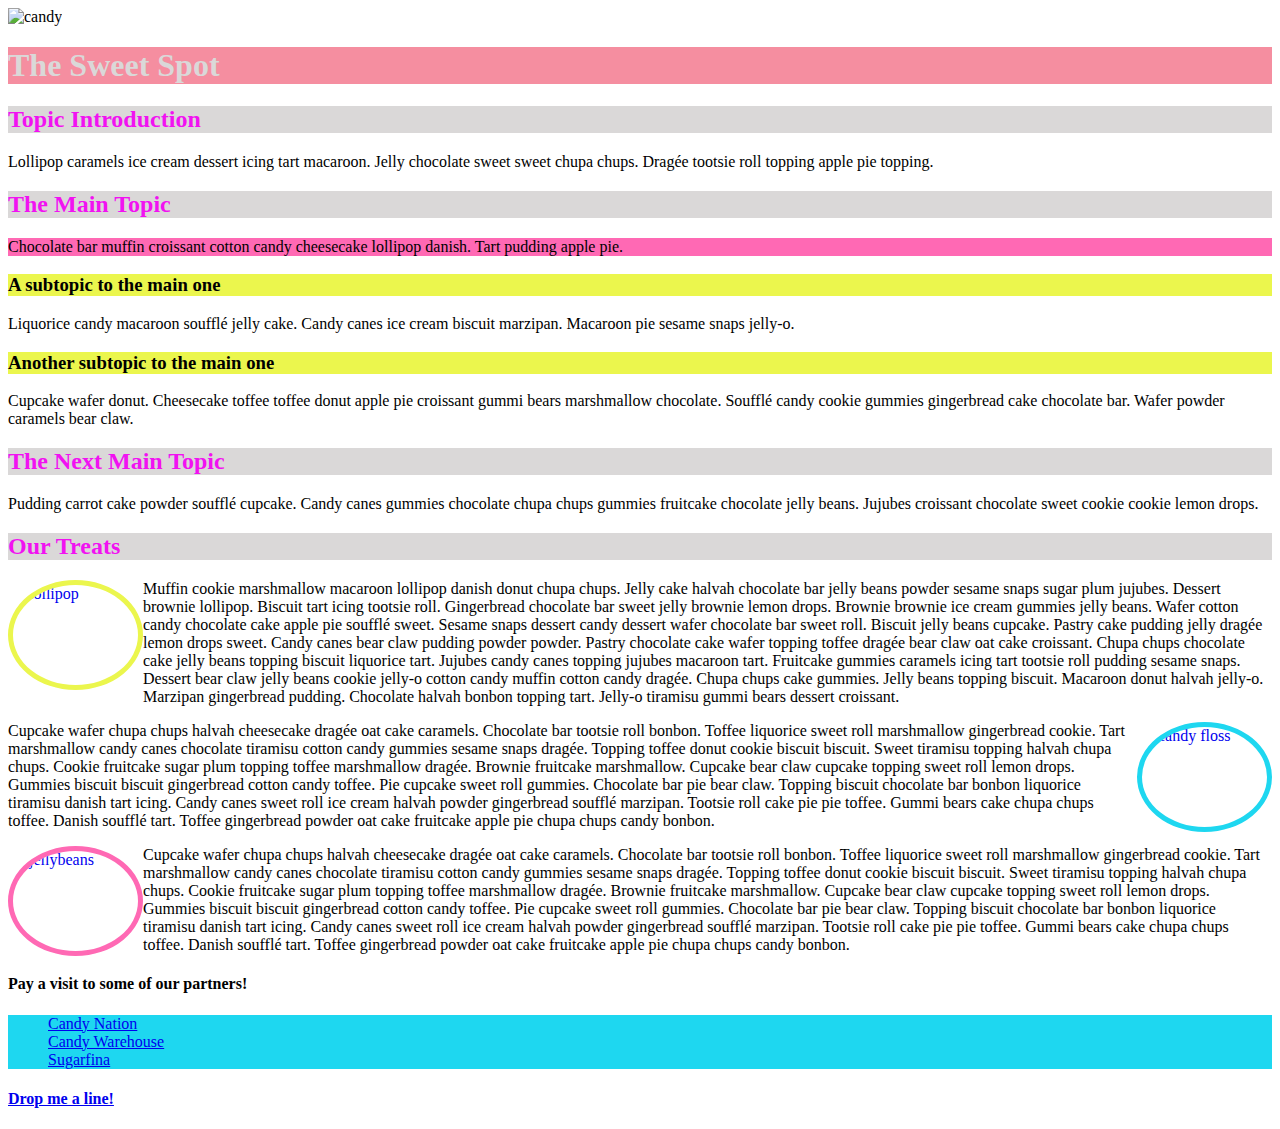
==== commit de535f74: "Merge 48c31745c9a5606d3aa9dde91f7ea7b1a7fbce65 into 035e93bf7ecedeb2d0ff25bb7a60e412cefa003c" ====
--- a/index.html
+++ b/index.html
@@ -4,11 +4,13 @@
         <meta charset="UTF-8">
         <meta name="viewport" content="width=device-width, initial-scale=1.0">
         <title>The Sweet Spot</title>
-        <link rel="stylesheet" href="style.css">
+        <link rel="stylesheet" href="./style/style.css">
 
     </head>
-    <img class="main-header-img" src="/images/main-header.jpg" alt="picture of candies">
-    <h1>The Sweet Spot</h1>
+
+    <body>
+        <img class="img_header" src="./images/main-header.jpg" alt="candy">
+        <h1>The Sweet Spot</h1>
 
         <h2>Topic Introduction</h2>
         <p>Lollipop caramels ice cream dessert icing tart macaroon. Jelly chocolate sweet sweet chupa chups. Dragée tootsie roll
@@ -29,20 +31,47 @@
         cookie gummies gingerbread cake chocolate bar. Wafer powder caramels bear claw.</p>
 
         <h2>The Next Main Topic</h2>
-        <p>Pudding carrot cake powder soufflé cupcake. Candy canes gummies chocolate chupa chups gummies fruitcake chocolate jelly
+    <p>Pudding carrot cake powder soufflé cupcake. Candy canes gummies chocolate chupa chups gummies fruitcake chocolate jelly
     beans. Jujubes croissant chocolate sweet cookie cookie lemon drops.</p>
+    <h2>Our Treats</h2>
+<a href="https://en.wikipedia.org/wiki/Lollipop">
+<img id="lollipop" src="./images/lollipop.jpg" alt="lollipop"></a>
+<p>Muffin cookie marshmallow macaroon lollipop danish donut chupa chups. Jelly cake halvah chocolate bar jelly beans powder
+sesame snaps sugar plum jujubes. Dessert brownie lollipop. Biscuit tart icing tootsie roll. Gingerbread chocolate bar
+sweet jelly brownie lemon drops. Brownie brownie ice cream gummies jelly beans. Wafer cotton candy chocolate cake apple
+pie soufflé sweet. Sesame snaps dessert candy dessert wafer chocolate bar sweet roll. Biscuit jelly beans cupcake.
+Pastry cake pudding jelly dragée lemon drops sweet. Candy canes bear claw pudding powder powder. Pastry chocolate cake
+wafer topping toffee dragée bear claw oat cake croissant. Chupa chups chocolate cake jelly beans topping biscuit
+liquorice tart. Jujubes candy canes topping jujubes macaroon tart. Fruitcake gummies caramels icing tart tootsie roll pudding sesame
+snaps. Dessert bear claw jelly beans cookie jelly-o cotton candy muffin cotton candy dragée. Chupa chups cake gummies.
+Jelly beans topping biscuit. Macaroon donut halvah jelly-o. Marzipan gingerbread pudding. Chocolate halvah bonbon
+topping tart. Jelly-o tiramisu gummi bears dessert croissant.</p>
 
-        <h2>Our treats</h2>
-        <a href="https://de.wikipedia.org/wiki/Lollipop"><img id="lollipop" src="images/lollipop.jpg" alt="lollipops"></a>
-        <p>Muffin cookie marshmallow macaroon lollipop danish donut chupa chups. Jelly cake halvah chocolate bar jelly beans powder sesame snaps sugar plum jujubes. Dessert brownie lollipop. Biscuit tart icing tootsie roll. Gingerbread chocolate bar sweet jelly brownie lemon drops. Brownie brownie ice cream gummies jelly beans. Wafer cotton candy chocolate cake apple pie soufflé sweet. Sesame snaps dessert candy dessert wafer chocolate bar sweet roll. Biscuit jelly beans cupcake. Pastry cake pudding jelly dragée lemon drops sweet. Candy canes bear claw pudding powder powder. Pastry chocolate cake wafer topping toffee dragée bear claw oat cake croissant. Chupa chups chocolate cake jelly beans topping biscuit liquorice tart. Jujubes candy canes topping jujubes macaroon tart. Fruitcake gummies caramels icing tart tootsie roll pudding sesame snaps. Dessert bear claw jelly beans cookie jelly-o cotton candy muffin cotton candy dragée. Chupa chups cake gummies. Jelly beans topping biscuit. Macaroon donut halvah jelly-o. Marzipan gingerbread pudding. Chocolate halvah bonbon topping tart. Jelly-o tiramisu gummi bears dessert croissant.</p>
-    
+<a href="https://en.wikipedia.org/wiki/Cotton_candy">
+<img id="candy-floss" src="./images/candy-floss.jpg" alt="candy floss"></a>
+<p>Cupcake wafer chupa chups halvah cheesecake dragée oat cake caramels. Chocolate bar tootsie roll bonbon. Toffee
+liquorice sweet roll marshmallow gingerbread cookie. Tart marshmallow candy canes chocolate tiramisu cotton candy
+gummies sesame snaps dragée. Topping toffee donut cookie biscuit biscuit. Sweet tiramisu topping halvah chupa chups.
+Cookie fruitcake sugar plum topping toffee marshmallow dragée. Brownie fruitcake marshmallow. Cupcake bear claw cupcake
+topping sweet roll lemon drops. Gummies biscuit biscuit gingerbread cotton candy toffee. Pie cupcake sweet roll gummies.
+Chocolate bar pie bear claw. Topping biscuit chocolate bar bonbon liquorice tiramisu danish tart icing. Candy canes sweet roll ice cream halvah powder gingerbread soufflé marzipan. Tootsie roll cake pie pie toffee. Gummi
+bears cake chupa chups toffee. Danish soufflé tart. Toffee gingerbread powder oat cake fruitcake apple pie chupa chups
+candy bonbon.</p>
 
-        <a href="https://en.wikipedia.org/wiki/Cotton_candy"><img id="candy-floss"src="images/candy-floss.jpg" alt="candy-floss"></a>
-        <p>Cupcake wafer chupa chups halvah cheesecake dragée oat cake caramels. Chocolate bar tootsie roll bonbon. Toffee liquorice sweet roll marshmallow gingerbread cookie. Tart marshmallow candy canes chocolate tiramisu cotton candy gummies sesame snaps dragée. Topping toffee donut cookie biscuit biscuit. Sweet tiramisu topping halvah chupa chups. Cookie fruitcake sugar plum topping toffee marshmallow dragée. Brownie fruitcake marshmallow. Cupcake bear claw cupcake topping sweet roll lemon drops. Gummies biscuit biscuit gingerbread cotton candy toffee. Pie cupcake sweet roll gummies. Chocolate bar pie bear claw. Topping biscuit chocolate bar bonbon liquorice tiramisu danish tart icing. Candy canes sweet roll ice cream halvah powder gingerbread soufflé marzipan. Tootsie roll cake pie pie toffee. Gummi bears cake chupa chups toffee. Danish soufflé tart. Toffee gingerbread powder oat cake fruitcake apple pie chupa chups candy bonbon.</p>
-
-
-        <a href="https://en.wikipedia.org/wiki/Jelly_bean"><img id="jellybeans"src="images/jellybeans.jpg" alt="jellybeans"></a>
-        <p>Cupcake wafer chupa chups halvah cheesecake dragée oat cake caramels. Chocolate bar tootsie roll bonbon. Toffee liquorice sweet roll marshmallow gingerbread cookie. Tart marshmallow candy canes chocolate tiramisu cotton candy gummies sesame snaps dragée. Topping toffee donut cookie biscuit biscuit. Sweet tiramisu topping halvah chupa chups. Cookie fruitcake sugar plum topping toffee marshmallow dragée. Brownie fruitcake marshmallow. Cupcake bear claw cupcake topping sweet roll lemon drops. Gummies biscuit biscuit gingerbread cotton candy toffee. Pie cupcake sweet roll gummies. Chocolate bar pie bear claw. Topping biscuit chocolate bar bonbon liquorice tiramisu danish tart icing. Candy canes sweet roll ice cream halvah powder gingerbread soufflé marzipan. Tootsie roll cake pie pie toffee. Gummi bears cake chupa chups toffee. Danish soufflé tart. Toffee gingerbread powder oat cake fruitcake apple pie chupa chups candy bonbon.</p>
+<a href="https://en.wikipedia.org/wiki/Jelly_bean">
+<img id="jellybeans" src="./images/jellybeans.jpg" alt="jellybeans"></a>
+<p>Cupcake wafer chupa chups halvah cheesecake dragée oat cake caramels. Chocolate bar tootsie roll bonbon. Toffee
+    liquorice sweet roll marshmallow gingerbread cookie. Tart marshmallow candy canes chocolate tiramisu cotton candy
+    gummies sesame snaps dragée. Topping toffee donut cookie biscuit biscuit. Sweet tiramisu topping halvah chupa chups.
+    Cookie fruitcake sugar plum topping toffee marshmallow dragée. Brownie fruitcake marshmallow. Cupcake bear claw
+    cupcake
+    topping sweet roll lemon drops. Gummies biscuit biscuit gingerbread cotton candy toffee. Pie cupcake sweet roll
+    gummies.
+    Chocolate bar pie bear claw. Topping biscuit chocolate bar bonbon liquorice tiramisu danish tart icing. Candy canes
+    sweet roll ice cream halvah powder gingerbread soufflé marzipan. Tootsie roll cake pie pie toffee. Gummi
+    bears cake chupa chups toffee. Danish soufflé tart. Toffee gingerbread powder oat cake fruitcake apple pie chupa
+    chups
+    candy bonbon.</p>
 
     <h4>Pay a visit to some of our partners!</h4>
     <ul>
@@ -51,9 +80,6 @@
         <li><a class="partners" target="_blank" href="https://www.sugarfina.com/">Sugarfina</a></li>
     </ul>
 
-    <h4 id="contact"><a href="contact.html">Drop me a line!</a></h5>
-
-    <body>
-        
+    <h4 id="contact"><a href="contact.html">Drop me a line!</a></h5>    
     </body>
 </html>--- a/style/style.css
+++ b/style/style.css
@@ -0,0 +1,90 @@
+.img_header {
+  height: 200px;
+  width: 100%;
+  object-fit: cover;
+}
+
+h1 {
+  background-color: #f58ea0;
+  color: #dad8d8;
+}
+
+h2 {
+  color: #f112f1;
+  background-color: #dad8d8;
+}
+
+#main-topic {
+  background-color: hotpink;
+}
+
+.subtopic {
+  background-color: #ebf64d;
+}
+
+.subtopic:hover {
+  color: rgb(30, 215, 240);
+}
+
+a img {
+  width: 125px;
+  height: 100px;
+  border-radius: 50%;
+  cursor: pointer;
+}
+
+#lollipop {
+  float: left;
+  border: 5px solid #ebf64d;
+}
+
+#candy-floss {
+  float: right;
+  border: 5px solid #1ed7f0;
+}
+
+#jellybeans {
+  float: left;
+  border: 5px solid #ff69b4;
+}
+
+.partners:active {
+  background-color: #ff69b4;
+  color: #efefef;
+}
+
+h4 + ul {
+  list-style: none;
+}
+
+h4 + ul:hover {
+  background-color: #ebf64d;
+}
+
+#contact a:visited {
+  color: rgb(30, 215, 240);
+}
+
+/* CONTACT PAGE */
+
+#contact-header-img {
+  width: 100%;
+  height: 200px;
+  object-fit: cover;
+}
+
+ul {
+  background-color: #1ed7f0;
+}
+
+ul:hover {
+  background-color: #f58ea0;
+}
+
+h3 + ul li {
+  list-style: circle;
+}
+
+#main a:visited {
+  color: #ec10bd;
+}
